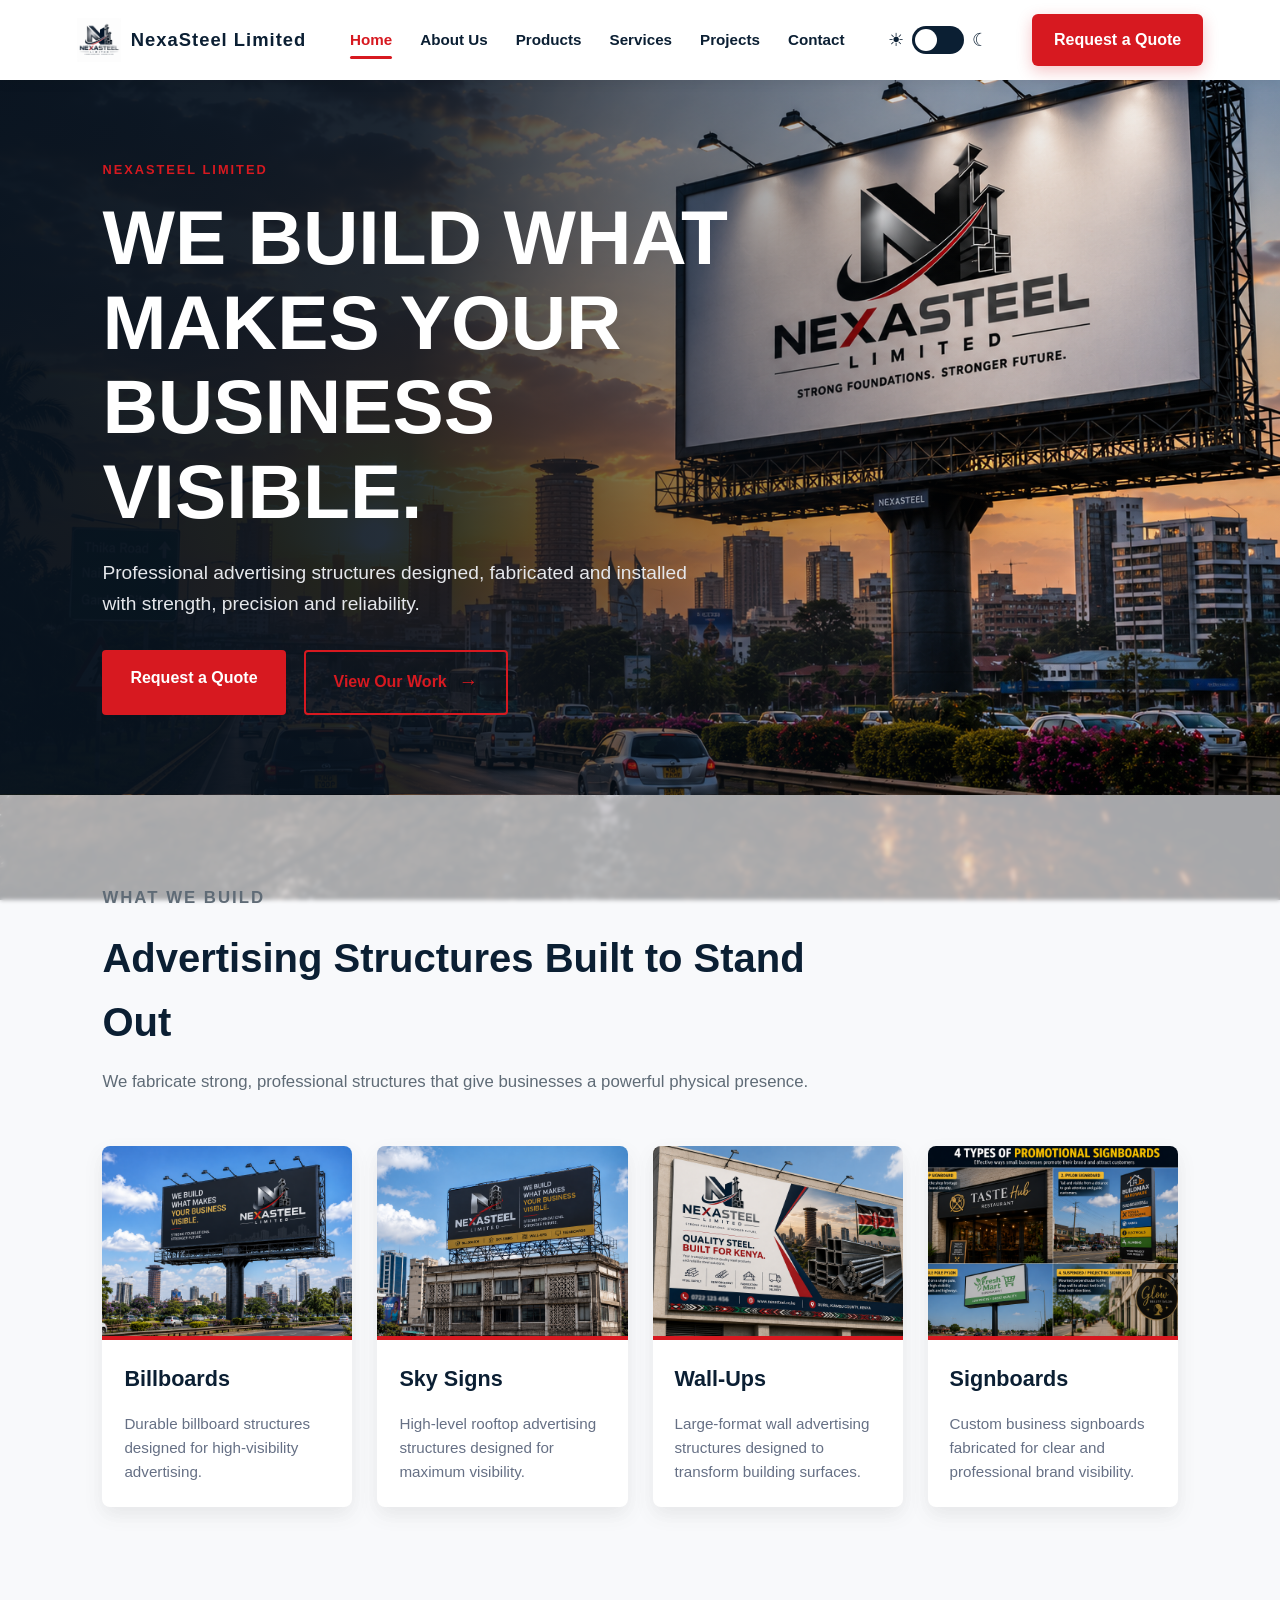
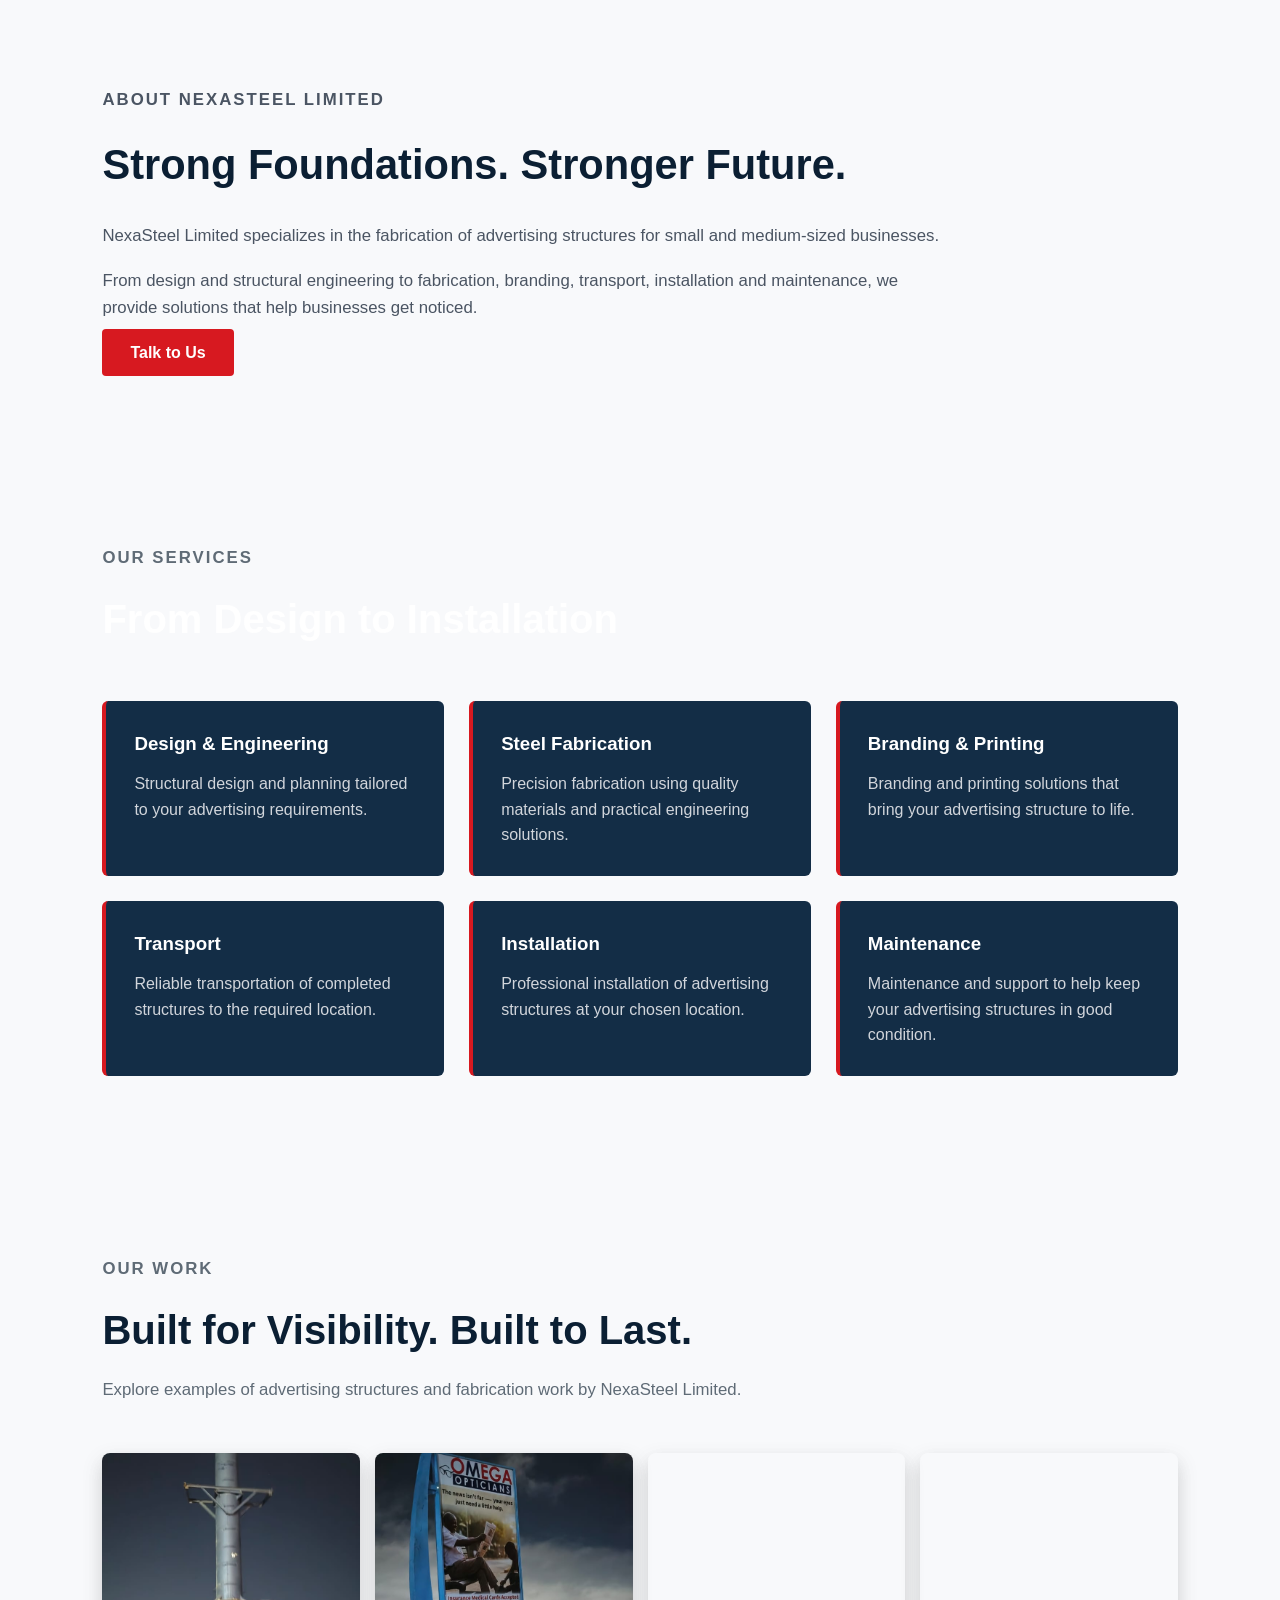
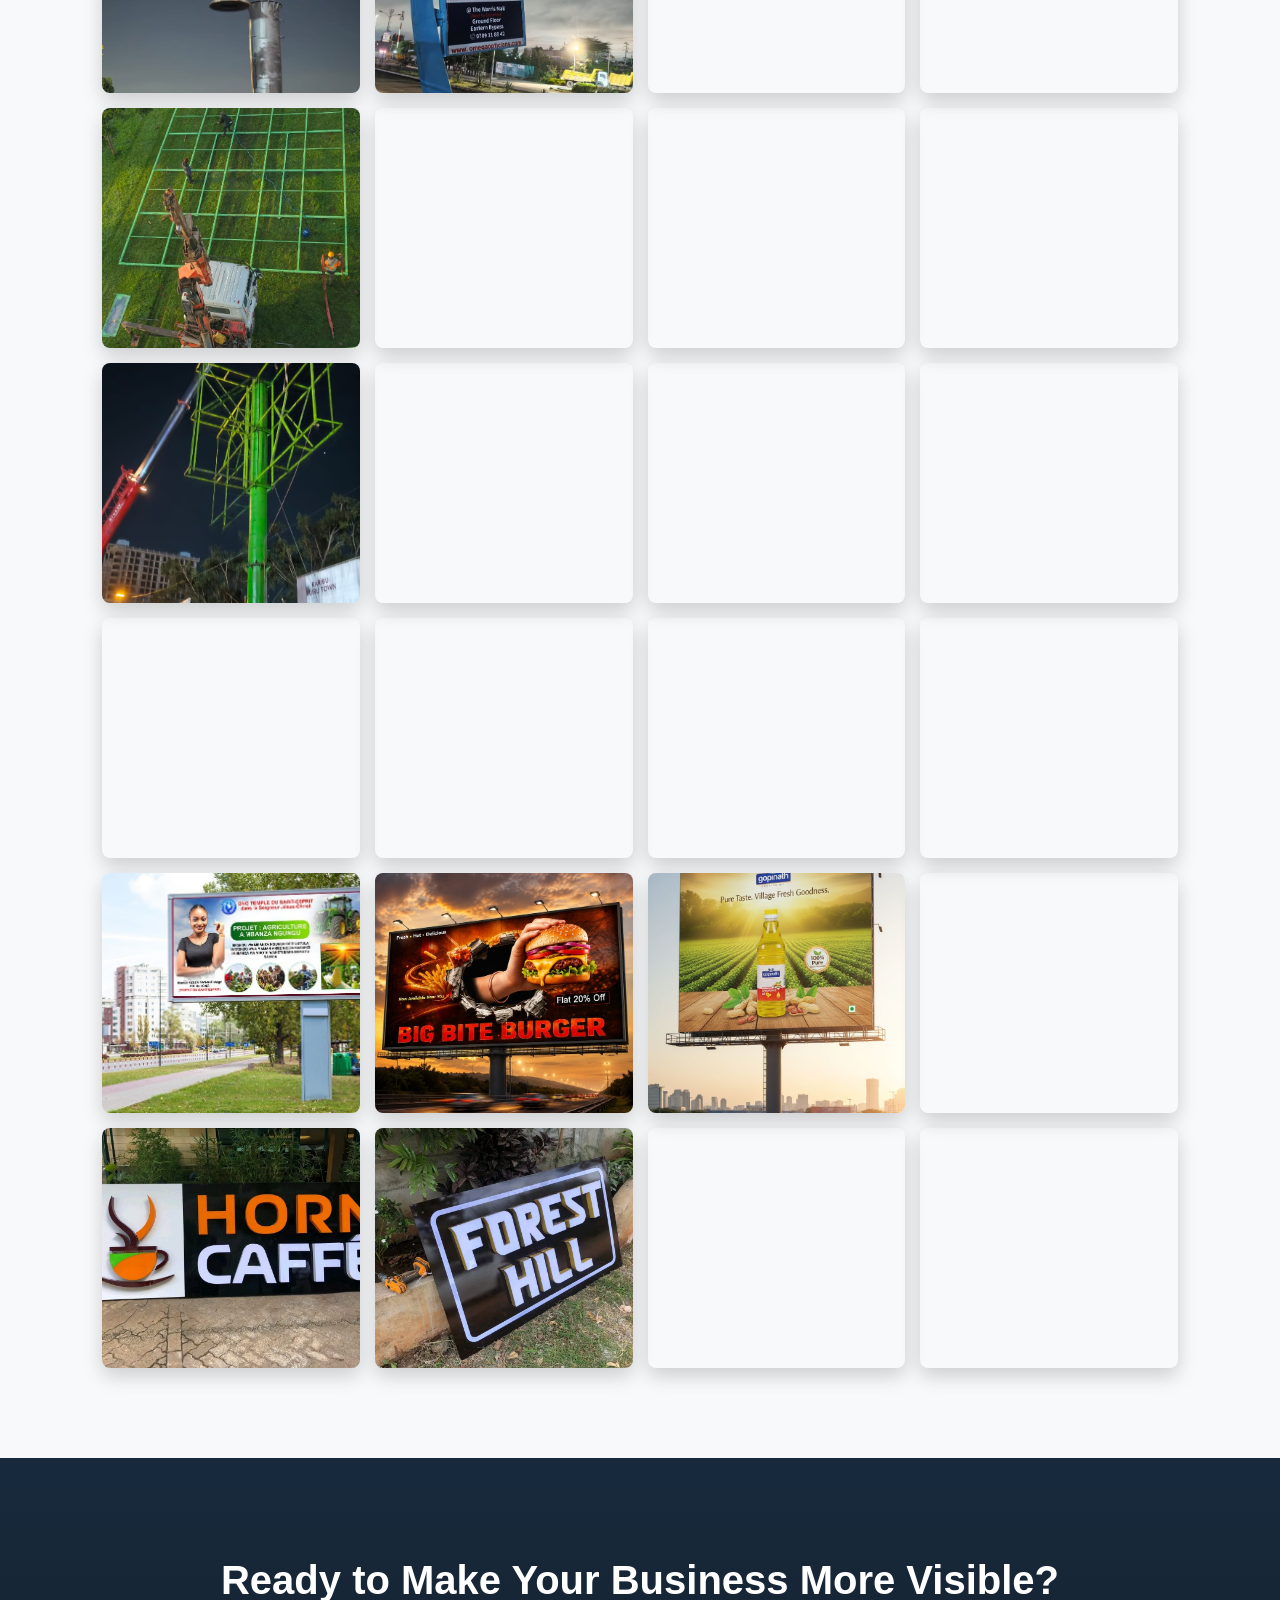
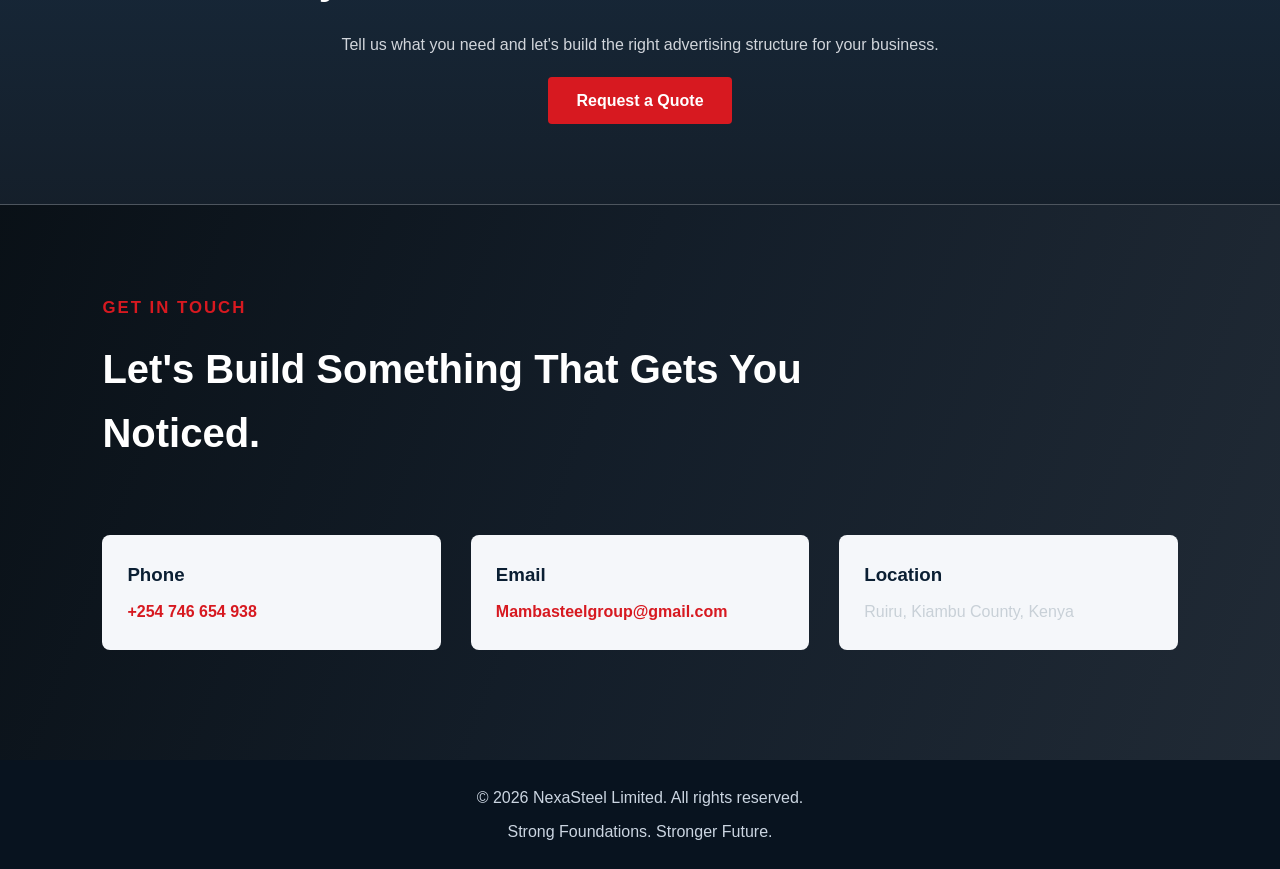
==== index.html @ 198ee838 "Initial Nexasteel website" ====
<!DOCTYPE html>
<html lang="en">

<head>
    <meta charset="UTF-8">

    <meta name="viewport" content="width=device-width, initial-scale=1.0">

    <title>NexaSteel Limited | Advertising Structures & Steel Fabrication</title>

    <meta name="description"
        content="NexaSteel Limited designs, fabricates and installs billboards, sky signs, wall-ups, signboards and custom advertising structures in Ruiru, Kiambu County, Kenya.">

    <link rel="stylesheet" href="style.css">
</head>

<body>

    <!-- ==================== NAVIGATION ==================== -->

    <header class="navbar">

    <div class="logo-area">

        <a href="index.html" class="brand-link">

            <img
            src="images/nexasteel-logo.png"
            alt="NexaSteel Limited logo"
            class="navbar-logo"
            >

            <span>NexaSteel Limited</span>

        </a>

    </div>

   <nav class="navigation">
    <a href="index.html">Home</a>
    <a href="about.html">About Us</a>
    <a href="products.html">Products</a>
    <a href="services.html">Services</a>
    <a href="projects.html">Projects</a>
    <a href="contact.html">Contact</a>

    <div class="mobile-menu-actions">

        <div class="mobile-theme-control">
            <span>Light</span>

            <label class="switch">
                <input type="checkbox" class="mobile-theme-toggle">
                <span class="slider"></span>
            </label>

            <span>Dark</span>
        </div>

        <a href="contact.html" class="mobile-quote-button">
            Request a Quote
        </a>

    </div>

</nav>

    <!-- THEME SWITCH -->
    <div class="theme-switch">
        <span class="theme-icon">☀</span>

        <label class="switch">
            <input type="checkbox" id="theme-toggle">
            <span class="slider"></span>
        </label>

        <span class="theme-icon">☾</span>
    </div>

    <a href="contact.html" class="quote-button">
    Request a Quote
    </a>

    <button
        class="menu-toggle"
        id="menu-toggle"
        aria-label="Open navigation menu"
        aria-expanded="false"
    >
        <span></span>
        <span></span>
        <span></span>
    </button>

    </header>

    <!-- ==================== HERO SECTION ==================== -->

    <main>

        <section id="home" class="hero">

            <div class="hero-content">

                <p class="eyebrow">
                    NEXASTEEL LIMITED
                </p>

                <h1>
                    WE BUILD WHAT MAKES YOUR BUSINESS VISIBLE.
                </h1>

                <p class="hero-text">
                    Professional advertising structures designed,
                    fabricated and installed with strength, precision
                    and reliability.
                </p>

                <div class="hero-buttons">

                    <a href="#contact" class="primary-button">
                        Request a Quote
                    </a>

                    <a href="#projects" class="secondary-button">
                         View Our Work
                        <span>→</span>
                    </a>

                </div>

            </div>

        </section>


        <!-- ==================== PRODUCTS ==================== -->

        <section id="products" class="products-section">

            <div class="section-heading">

                <p class="eyebrow">
                    WHAT WE BUILD
                </p>

                <h2>
                    Advertising Structures Built to Stand Out
                </h2>

                <p>
                    We fabricate strong, professional structures that
                    give businesses a powerful physical presence.
                </p>

            </div>


            <div class="product-grid">

                <article class="product-card">

    <img
        src="images/billboards.png"
        alt="NexaSteel billboard advertising structure"
        class="product-image"
    >

    <div class="product-card-content">
        <h3>Billboards</h3>

        <p>
            Durable billboard structures designed
            for high-visibility advertising.
        </p>
    </div>

</article>


<article class="product-card">

    <img
        src="images/sky-signs.png"
        alt="NexaSteel rooftop sky sign structure"
        class="product-image"
    >

    <div class="product-card-content">
        <h3>Sky Signs</h3>

        <p>
            High-level rooftop advertising structures
            designed for maximum visibility.
        </p>
    </div>

</article>


<article class="product-card">

    <img
        src="images/wall-ups.png"
        alt="NexaSteel wall-up advertising structure"
        class="product-image"
    >

    <div class="product-card-content">
        <h3>Wall-Ups</h3>

        <p>
            Large-format wall advertising structures
            designed to transform building surfaces.
        </p>
    </div>

</article>


<article class="product-card">

    <img
        src="images/signboards.png"
        alt="NexaSteel business signboard"
        class="product-image"
    >

    <div class="product-card-content">
        <h3>Signboards</h3>

        <p>
            Custom business signboards fabricated
            for clear and professional brand visibility.
        </p>
    </div>

</article>

        </section>


        <!-- ==================== ABOUT ==================== -->

        <section id="about" class="about-section">

            <div class="about-content">

                <p class="eyebrow">
                    ABOUT NEXASTEEL LIMITED
                </p>

                <h2>
                    Strong Foundations. Stronger Future.
                </h2>

                <p>
                    NexaSteel Limited specializes in the fabrication
                    of advertising structures for small and medium-sized
                    businesses.
                </p>

                <p>
                    From design and structural engineering to fabrication,
                    branding, transport, installation and maintenance,
                    we provide solutions that help businesses get noticed.
                </p>

                <a href="#contact" class="primary-button">
                    Talk to Us
                </a>

            </div>

        </section>


        <!-- ==================== SERVICES ==================== -->

        <section id="services" class="services-section">

            <div class="section-heading">

                <p class="eyebrow">
                    OUR SERVICES
                </p>

                <h2>
                    From Design to Installation
                </h2>

            </div>


            <div class="services-grid">

                <article class="service-card">
                    <h3>Design & Engineering</h3>
                    <p>
                        Structural design and planning tailored
                        to your advertising requirements.
                    </p>
                </article>


                <article class="service-card">
                    <h3>Steel Fabrication</h3>
                    <p>
                        Precision fabrication using quality materials
                        and practical engineering solutions.
                    </p>
                </article>


                <article class="service-card">
                    <h3>Branding & Printing</h3>
                    <p>
                        Branding and printing solutions that bring
                        your advertising structure to life.
                    </p>
                </article>


                <article class="service-card">
                    <h3>Transport</h3>
                    <p>
                        Reliable transportation of completed structures
                        to the required location.
                    </p>
                </article>


                <article class="service-card">
                    <h3>Installation</h3>
                    <p>
                        Professional installation of advertising
                        structures at your chosen location.
                    </p>
                </article>


                <article class="service-card">
                    <h3>Maintenance</h3>
                    <p>
                        Maintenance and support to help keep your
                        advertising structures in good condition.
                    </p>
                </article>

            </div>

        </section>


        <!-- ==================== PROJECTS ==================== -->

        <section id="projects" class="projects-section">

            <div class="section-heading">

                <p class="eyebrow">
                    OUR WORK
                </p>

                <h2>
                    Built for Visibility. Built to Last.
                </h2>

                <p>
                    Explore examples of advertising structures and
                    fabrication work by NexaSteel Limited.
                </p>

            </div>


            <div
                class="homepage-project-gallery"
                id="homepage-project-gallery"
            >
                <!-- Project images will be inserted by JavaScript -->
            </div>

        </section>


        <!-- ==================== CALL TO ACTION ==================== -->

        <section class="cta-section">

            <h2>
                Ready to Make Your Business More Visible?
            </h2>

            <p>
                Tell us what you need and let's build the right
                advertising structure for your business.
            </p>

            <a href="contact.html" class="primary-button">
                Request a Quote
            </a>

        </section>


        <!-- ==================== CONTACT ==================== -->

        <section id="contact" class="contact-section">

            <div class="section-heading">

                <p class="eyebrow">
                    GET IN TOUCH
                </p>

                <h2>
                    Let's Build Something That Gets You Noticed.
                </h2>

            </div>


            <div class="contact-details">

                <div>
                    <h3>Phone</h3>
                    <p>
                        <a href="tel:+254746654938">
                            +254 746 654 938
                        </a>
                    </p>
                </div>


                <div>
                    <h3>Email</h3>
                    <p>
                        <a href="mailto:Mambasteelgroup@gmail.com">
                            Mambasteelgroup@gmail.com
                        </a>
                    </p>
                </div>


                <div>
                    <h3>Location</h3>
                    <p>
                        Ruiru, Kiambu County, Kenya
                    </p>
                </div>

            </div>

        </section>

    </main>


    <!-- ==================== FOOTER ==================== -->

    <footer class="footer">

        <p>
            © 2026 NexaSteel Limited. All rights reserved.
        </p>

        <p>
            Strong Foundations. Stronger Future.
        </p>

    </footer>

       <!-- =========================
       PROJECT IMAGE LIGHTBOX
       ========================= -->

    <div
        class="project-lightbox"
        id="project-lightbox"
        aria-hidden="true"
        >
        <!-- Close -->

        <button
            class="lightbox-close"
            id="lightbox-close"
            aria-label="Close image"
        >
            &times;
        </button>


        <!-- Previous -->

        <button
            class="lightbox-nav lightbox-prev"
            id="lightbox-prev"
            aria-label="Previous image"
        >
            &#10094;
        </button>


        <!-- Full-size image -->

        <img
            id="lightbox-image"
            src=""
            alt="Full size NexaSteel project"
        >


        <!-- Next -->

        <button
            class="lightbox-nav lightbox-next"
            id="lightbox-next"
            aria-label="Next image"
        >
            &#10095;
        </button>

    </div>

    <script src="script.js"></script>

</body>

</html>
---- style.css ----
/* =========================
   NEXASTEEL LIMITED
   WEBSITE STYLESHEET
   ========================= */

:root {
    --navy: #0b1f33;
    --navy-light: #132d46;
    --steel: #6f7c89;
    --silver: #d9dee3;
    --light: #f5f7fa;
    --white: #ffffff;
    --red: #d71920;
    --dark: #08131f;
}


/* =========================
   RESET
   ========================= */

* {
    margin: 0;
    padding: 0;
    box-sizing: border-box;
}

html {
    scroll-behavior: smooth;
}

body {
    font-family: Arial, Helvetica, sans-serif;
    color: var(--dark);
    background-color: var(--white);
    line-height: 1.6;
}


/* =========================
   NAVIGATION
   ========================= */

.navbar {
    width: 100%;
    min-height: 80px;
    background: var(--white);
    display: flex;
    align-items: center;
    justify-content: space-between;
    padding: 0 6%;
    position: sticky;
    top: 0;
    z-index: 1000;
    box-shadow: 0 2px 12px rgba(0,0,0,0.08);
}

.logo-area a {
    text-decoration: none;
    color: var(--navy);
    font-size: 1.35rem;
    font-weight: 800;
    letter-spacing: 1px;
}

.navigation {
    display: flex;
    gap: 28px;
}

.navigation a {
    text-decoration: none;
    color: var(--navy);
    font-weight: 600;
    font-size: 0.95rem;
    transition: 0.3s;
}

.navigation a:hover {
    color: var(--red);
}

.quote-button {
    text-decoration: none;
    background: var(--red);
    color: white;
    padding: 13px 22px;
    border-radius: 6px;
    font-weight: 700;

    display: inline-flex;
    align-items: center;
    gap: 8px;

    box-shadow: 0 5px 15px rgba(215, 25, 32, 0.25);
    transition: 0.25s ease;
}

.quote-button:hover {
    background: #b91319;
    transform: translateY(-2px);
    box-shadow: 0 8px 20px rgba(215, 25, 32, 0.35);
}

/* =========================
   HERO
   ========================= */

.hero {
    min-height: 650px;
    display: flex;
    align-items: center;
    padding: 80px 8%;
    color: white;

    background:
    linear-gradient(
        90deg,
        rgba(8,19,31,0.96) 0%,
        rgba(8,19,31,0.88) 32%,
        rgba(8,19,31,0.48) 52%,
        rgba(8,19,31,0.08) 75%,
        rgba(8,19,31,0.02) 100%
    ),
    url("images/hero-billboard.png");

    background-size: cover;
    background-position: center;
}

.hero-content {
    max-width: 700px;
}

.eyebrow {
    color: var(--red);
    font-weight: bold;
    letter-spacing: 2px;
    font-size: 0.8rem;
    margin-bottom: 15px;
}

.hero h1 {
    font-size: clamp(2.5rem, 6vw, 5rem);
    line-height: 1.1;
    margin-bottom: 25px;
    font-weight: 900;
}

.hero-text {
    font-size: 1.2rem;
    max-width: 600px;
    margin-bottom: 30px;
    color: #e5e7eb;
}

.hero-buttons {
    display: flex;
    gap: 18px;
    flex-wrap: wrap;
}

.primary-button,
.secondary-button {
    text-decoration: none;
    padding: 15px 28px;
    font-weight: bold;
    border-radius: 4px;
    transition: 0.3s;
}

.primary-button {
    background: var(--red);
    color: white;
}

.primary-button:hover {
    background: #a90f16;
}

.secondary-button {
    border: 2px solid white;
    color: white;
}

.secondary-button:hover {
    background: white;
    color: var(--navy);
}


/* =========================
   GENERAL SECTIONS
   ========================= */

section {
    padding: 90px 8%;
}

.section-heading {
    max-width: 750px;
    margin-bottom: 50px;
}

.section-heading h2 {
    font-size: 2.5rem;
    color: var(--navy);
    margin-bottom: 15px;
}

.section-heading p {
    color: #5f6b76;
    font-size: 1.05rem;
}


/* =========================
   PRODUCTS
   ========================= */

.products-section {
    background: var(--light);
}

.product-grid {
    display: grid;
    grid-template-columns: repeat(4,1fr);
    gap: 25px;
}

.product-card {
    background: white;
    border-radius: 8px;
    overflow: hidden;
    box-shadow: 0 8px 20px rgba(0,0,0,0.08);
    transition: transform 0.3s ease, box-shadow 0.3s ease;
}
.product-image {
    width: 100%;
    height: 190px;
    object-fit: cover;
    display: block;
}

.product-card-content {
    padding: 22px;
    border-top: 4px solid var(--red);
}

.product-card:hover {
    transform: translateY(-8px);
    box-shadow: 0 14px 30px rgba(0,0,0,0.14);
}

.product-card h3 {
    color: var(--navy);
    margin-bottom: 10px;
    font-size: 1.25rem;
}

.product-card p {
    color: #667085;
    font-size: 0.95rem;
}

.product-card:hover {
    transform: translateY(-8px);
}

.product-card h3 {
    color: var(--navy);
    margin-bottom: 15px;
    font-size: 1.35rem;
}

.product-card p {
    color: #667085;
}


/* =========================
   ABOUT
   ========================= */

.about-section {
    background: white;
}

.about-content {
    max-width: 850px;
}

.about-content h2 {
    font-size: 2.6rem;
    color: var(--navy);
    margin-bottom: 25px;
}

.about-content p {
    margin-bottom: 18px;
    color: #4b5563;
    font-size: 1.05rem;
}


/* =========================
   SERVICES
   ========================= */

.services-section {
    background: var(--navy);
}

.services-section .section-heading h2 {
    color: white;
}

.services-section .section-heading p:not(.eyebrow) {
    color: #d1d5db;
}

.services-grid {
    display: grid;
    grid-template-columns: repeat(3,1fr);
    gap: 25px;
}

.service-card {
    background: var(--navy-light);
    padding: 28px;
    border-left: 4px solid var(--red);
    border-radius: 6px;
}

.service-card h3 {
    color: white;
    margin-bottom: 12px;
}

.service-card p {
    color: #d1d5db;
}


/* =========================
   PROJECTS
   ========================= */

.projects-section {
    background: var(--light);
}

.project-placeholder {
    height: 300px;
    border: 2px dashed var(--steel);
    display: flex;
    align-items: center;
    justify-content: center;
    color: var(--steel);
    background: white;
    border-radius: 8px;
}


/* =========================
   CTA
   ========================= */

.cta-section {
    text-align: center;
    background:
        linear-gradient(
            rgba(11,31,51,0.95),
            rgba(8,19,31,0.95)
        );
    color: white;
}

.cta-section h2 {
    font-size: 2.5rem;
    margin-bottom: 20px;
}

.cta-section p {
    max-width: 700px;
    margin: 0 auto 30px;
    color: #d1d5db;
}


/* =========================
   CONTACT
   ========================= */

.contact-section {
    background: white;
}

.contact-details {
    display: grid;
    grid-template-columns: repeat(3,1fr);
    gap: 30px;
}

.contact-details div {
    padding: 25px;
    background: var(--light);
    border-radius: 8px;
}

.contact-details h3 {
    color: var(--navy);
    margin-bottom: 10px;
}

.contact-details a {
    color: var(--red);
    text-decoration: none;
    font-weight: bold;
}


/* =========================
   FOOTER
   ========================= */

.footer {
    background: var(--dark);
    color: #cbd5e1;
    text-align: center;
    padding: 25px;
}

.footer p:first-child {
    margin-bottom: 8px;
}


/* =========================
   RESPONSIVE DESIGN
   ========================= */

@media(max-width:1000px){

    .product-grid{
        grid-template-columns: repeat(2,1fr);
    }

    .services-grid{
        grid-template-columns: repeat(2,1fr);
    }

    .navigation{
        gap:15px;
    }

}


@media(max-width:700px){

    .navbar{
        flex-direction:column;
        padding:20px;
        gap:18px;
    }

    .navigation{
        flex-wrap:wrap;
        justify-content:center;
    }

    .hero{
        min-height:600px;
        padding:60px 6%;
    }

    section{
        padding:70px 6%;
    }

    .product-grid,
    .services-grid,
    .contact-details{
        grid-template-columns:1fr;
    }

    .hero-buttons{
        flex-direction:column;
        align-items:flex-start;
    }

    .section-heading h2,
    .about-content h2,
    .cta-section h2{
        font-size:2rem;
    }

}
/* =========================
   THEME SWITCH
   ========================= */

.theme-switch {
    display: flex;
    align-items: center;
    gap: 8px;
}

.theme-icon {
    font-size: 18px;
    color: var(--navy);
}

.switch {
    position: relative;
    width: 52px;
    height: 28px;
    display: inline-block;
}

.switch input {
    opacity: 0;
    width: 0;
    height: 0;
}

.slider {
    position: absolute;
    cursor: pointer;
    inset: 0;
    background: var(--navy);
    border-radius: 30px;
    transition: 0.3s;
}

.slider::before {
    content: "";
    position: absolute;
    width: 22px;
    height: 22px;
    left: 3px;
    top: 3px;
    background: white;
    border-radius: 50%;
    transition: 0.3s;
}

.switch input:checked + .slider {
    background: var(--red);
}

.switch input:checked + .slider::before {
    transform: translateX(24px);
}


/* =========================
   VIEW OUR WORK BUTTON
   ========================= */

.secondary-button {
    border: 2px solid var(--red);
    color: var(--red);
    background: transparent;
    display: inline-flex;
    align-items: center;
    gap: 12px;
}

.secondary-button span {
    font-size: 1.2rem;
}

.secondary-button:hover {
    background: var(--red);
    color: white;
}
/* =========================
   ABOUT PAGE
   ========================= */

.about-page-content .primary-button {
    display: inline-block;
    margin-top: 20px;
}
/* =========================
   ABOUT PAGE LAYOUT
   ========================= */

.page-hero {
    background: var(--navy);
    color: white;
    text-align: center;
    padding: 80px 8%;
}

.page-hero h1 {
    font-size: clamp(2.4rem, 5vw, 4rem);
    line-height: 1.1;
    margin-bottom: 20px;
}

.page-hero > p:last-child {
    max-width: 700px;
    margin: 0 auto;
    color: #d1d5db;
    font-size: 1.1rem;
}


.about-page-section {
    display: grid;
    grid-template-columns: 1fr 1fr;
    gap: 60px;
    align-items: center;
    background: white;
}


.about-page-image {
    width: 100%;
    height: 500px;
    overflow: hidden;
    border-radius: 10px;
    box-shadow: 0 15px 35px rgba(0,0,0,0.15);
}


.about-page-image img {
    width: 100%;
    height: 100%;
    object-fit: cover;
    display: block;
}


.about-page-content h2 {
    color: var(--navy);
    font-size: 2.5rem;
    line-height: 1.2;
    margin-bottom: 25px;
}


.about-page-content p {
    color: #4b5563;
    margin-bottom: 18px;
    font-size: 1.05rem;
}


.about-page-content .primary-button {
    display: inline-block;
    margin-top: 20px;
}


/* ABOUT PAGE — MOBILE */

@media(max-width: 800px) {

    .about-page-section {
        grid-template-columns: 1fr;
        gap: 40px;
    }

    .about-page-image {
        height: 350px;
    }

    .about-page-content h2 {
        font-size: 2rem;
    }

}
/* =========================
   PRODUCT QUOTE BUTTONS
   ========================= */

.product-link {
    display: inline-flex;
    align-items: center;
    gap: 10px;

    margin-top: 18px;
    padding: 12px 20px;

    text-decoration: none;

    color: #101820;

    font-weight: 800;
    font-size: 0.9rem;
    letter-spacing: 0.2px;

    background: linear-gradient(
        135deg,
        #4c555e 0%,
        #aeb6bd 20%,
        #f8f9fa 45%,
        #b9c0c6 58%,
        #737d86 78%,
        #414a52 100%
    );

    border: 1px solid #737d86;
    border-radius: 6px;

    box-shadow:
        inset 0 2px 2px rgba(255,255,255,0.9),
        inset 0 -2px 3px rgba(0,0,0,0.25),
        0 5px 14px rgba(0,0,0,0.18);

    transition: 0.25s ease;
}

.product-link:hover {
    transform: translateY(-2px);
    filter: brightness(1.1);

    box-shadow:
        inset 0 2px 3px rgba(255,255,255,1),
        inset 0 -2px 3px rgba(0,0,0,0.2),
        0 9px 20px rgba(0,0,0,0.25);
}
/* =========================
   PRODUCTS PAGE
   ========================= */

.products-page-grid {
    background: var(--light);
    display: grid;
    grid-template-columns: 1fr;
    gap: 50px;
}

.product-showcase-card {
    background: white;
    border-radius: 12px;
    overflow: hidden;

    box-shadow: 0 12px 30px rgba(0,0,0,0.10);

    transition:
        transform 0.3s ease,
        box-shadow 0.3s ease;
}

.product-showcase-card:hover {
    transform: translateY(-4px);
    box-shadow: 0 18px 38px rgba(0,0,0,0.14);
}

.product-showcase-content {
    padding: 35px 40px 28px;
}

.product-number {
    color: var(--red);
    font-weight: 900;
    letter-spacing: 2px;
    margin-bottom: 8px;
}

.product-showcase-content h2 {
    color: var(--navy);
    font-size: 2rem;
    margin-bottom: 15px;
}

.product-showcase-content > p:not(.product-number) {
    color: #59636e;
    max-width: 750px;
    font-size: 1.05rem;
    line-height: 1.75;
}

.product-showcase-card > img {
    width: 100%;
    height: 420px;
    display: block;

    object-fit: contain;

    background: #f3f4f6;
    padding: 12px;
}

/* MOBILE */

@media(max-width: 800px) {

    .product-showcase-content {
        padding: 28px 24px 24px;
    }

    .product-showcase-card > img {
        height: 280px;
    }

    .product-showcase-content h2 {
        font-size: 1.7rem;
    }

}
/* =========================
   SERVICES PAGE
   ========================= */

.services-page-grid {
    display: grid;
    grid-template-columns: repeat(2, 1fr);
    gap: 28px;

    background: var(--light);
}

.service-showcase-card {
    background: white;

    padding: 34px;

    border-radius: 10px;

    border-left: 5px solid var(--red);

    box-shadow: 0 10px 28px rgba(0,0,0,0.08);

    transition:
        transform 0.3s ease,
        box-shadow 0.3s ease;
}

.service-showcase-card:hover {
    transform: translateY(-5px);

    box-shadow: 0 16px 36px rgba(0,0,0,0.12);
}

.service-number {
    color: var(--red);

    font-size: 0.85rem;
    font-weight: 900;

    letter-spacing: 2px;

    margin-bottom: 10px;
}

.service-showcase-card h2 {
    color: var(--navy);

    font-size: 1.7rem;

    margin-bottom: 14px;
}

.service-showcase-card > p:not(.service-number) {
    color: #5c6670;

    line-height: 1.75;
}


/* MOBILE */

@media(max-width: 800px) {

    .services-page-grid {
        grid-template-columns: 1fr;
    }

    .service-showcase-card {
        padding: 28px 24px;
    }

}
/* =========================
   PROJECTS PAGE
   ========================= */

.projects-page-grid {
    background: var(--light);

    display: grid;
    grid-template-columns: repeat(2, 1fr);
    gap: 30px;
}

.project-card {
    background: white;
    border-radius: 12px;
    overflow: hidden;

    box-shadow: 0 10px 28px rgba(0,0,0,0.10);

    transition:
        transform 0.3s ease,
        box-shadow 0.3s ease;
}

.project-card:hover {
    transform: translateY(-5px);
    box-shadow: 0 18px 38px rgba(0,0,0,0.15);
}

.project-card img {
    width: 100%;
    height: 300px;

    object-fit: contain;

    display: block;
    background: #f3f4f6;
}

.project-card-content {
    padding: 28px;
}

.project-type {
    color: var(--red);
    font-size: 0.78rem;
    font-weight: 900;
    letter-spacing: 2px;

    margin-bottom: 8px;
}

.project-card-content h2 {
    color: var(--navy);
    font-size: 1.5rem;
    margin-bottom: 12px;
}

.project-card-content p:not(.project-type) {
    color: #5c6670;
    line-height: 1.7;
}

/* Make fabrication project span full width */

.project-card-wide {
    grid-column: 1 / -1;
}

.project-card-wide img {
    height: 430px;
}


/* MOBILE */

@media(max-width: 800px) {

    .projects-page-grid {
        grid-template-columns: 1fr;
    }

    .project-card-wide {
        grid-column: auto;
    }

    .project-card img,
    .project-card-wide img {
        height: 280px;
    }

}
/* Contact Call & WhatsApp Buttons */

.contact-number {
    font-size: 1.15rem;
    font-weight: 700;
    color: var(--navy);
    margin-bottom: 15px;
}

.contact-actions {
    display: flex;
    gap: 12px;
    flex-wrap: wrap;
}

.call-button,
.whatsapp-button {
    display: inline-flex;
    align-items: center;
    justify-content: center;

    padding: 12px 22px;

    border-radius: 6px;

    text-decoration: none;
    font-weight: 700;

    transition: 0.25s ease;
}


/* CALL */

.call-button {
    background: #4f6f8f;
    color: white;

    box-shadow: 0 4px 12px rgba(79, 111, 143, 0.25);
}

.call-button:hover {
    background: #6383a3;
    transform: translateY(-2px);

    box-shadow: 0 7px 16px rgba(79, 111, 143, 0.30);
}

/* WHATSAPP */

.whatsapp-button {
    background: #25D366;
    color: white;
}

.whatsapp-button:hover {
    background: #1ebe5d;
    transform: translateY(-2px);
}
/* =========================
   CONTACT PAGE
   ========================= */

.contact-page {
    display: grid;
    grid-template-columns: 0.85fr 1.15fr;
    gap: 60px;
    align-items: start;
    background: var(--light);
}


/* LEFT SIDE */

.contact-details {
    padding: 20px 0;
}

.contact-details h2 {
    color: var(--navy);
    font-size: 2.3rem;
    line-height: 1.2;
    margin-bottom: 18px;
}

.contact-details > p:not(.eyebrow) {
    color: #5c6670;
    line-height: 1.7;
    margin-bottom: 30px;
}

.contact-item {
    padding: 22px 0;
    border-bottom: 1px solid #d7dce1;
}

.contact-item h3 {
    color: var(--navy);
    font-size: 1rem;
    margin-bottom: 8px;
}

.contact-item a {
    color: var(--navy);
}

.contact-item > p {
    color: #5c6670;
}


/* QUOTE FORM */

.quote-form-container {
    background: white;
    padding: 40px;
    border-radius: 12px;

    box-shadow: 0 15px 35px rgba(0,0,0,0.10);

    border-top: 5px solid var(--red);
}

.form-label {
    color: var(--red);
    font-size: 0.8rem;
    font-weight: 900;
    letter-spacing: 2px;
    margin-bottom: 6px;
}

.quote-form-container h2 {
    color: var(--navy);
    font-size: 2rem;
    margin-bottom: 28px;
}


/* FORM LAYOUT */

.form-row {
    display: grid;
    grid-template-columns: 1fr 1fr;
    gap: 18px;
}

.form-group {
    display: flex;
    flex-direction: column;
    margin-bottom: 20px;
}

.form-group label {
    color: var(--navy);
    font-weight: 700;
    font-size: 0.9rem;
    margin-bottom: 8px;
}

.form-group input,
.form-group select,
.form-group textarea {
    width: 100%;

    padding: 13px 14px;

    border: 1px solid #cfd5db;
    border-radius: 6px;

    background: #fafbfc;

    color: var(--dark);
    font-family: inherit;
    font-size: 0.95rem;

    outline: none;

    transition:
        border-color 0.2s ease,
        box-shadow 0.2s ease;
}


/* WHEN CUSTOMER CLICKS A FIELD */

.form-group input:focus,
.form-group select:focus,
.form-group textarea:focus {
    border-color: var(--red);

    box-shadow:
        0 0 0 3px rgba(215, 25, 32, 0.10);

    background: white;
}

.form-group textarea {
    resize: vertical;
    min-height: 140px;
}


/* SUBMIT BUTTON */

.form-submit {
    border: none;
    cursor: pointer;
    font-size: 0.95rem;
}


/* MOBILE */

@media(max-width: 800px) {

    .contact-page {
        grid-template-columns: 1fr;
        gap: 35px;
    }

    .form-row {
        grid-template-columns: 1fr;
        gap: 0;
    }

    .quote-form-container {
        padding: 28px 22px;
    }

    .contact-details h2 {
        font-size: 2rem;
    }

}
/* =========================
   DARK THEME
   ========================= */

body.dark-theme {
    background: #0b1218;
    color: #e9edf1;
}


/* NAVIGATION */

body.dark-theme .navbar {
    background: #111b24;
    border-bottom-color: #293641;
}

body.dark-theme .logo-area a,
body.dark-theme .navigation a,
body.dark-theme .theme-icon {
    color: #f4f6f8;
}

body.dark-theme .navigation a:hover {
    color: var(--red);
}


/* PAGE BACKGROUNDS */

body.dark-theme .products-section,
body.dark-theme .about-section,
body.dark-theme .services-section,
body.dark-theme .projects-section,
body.dark-theme .about-page-section {
    background: #0b1218;
}

body.dark-theme .products-page-grid,
body.dark-theme .services-page-grid,
body.dark-theme .projects-page-grid,
body.dark-theme .contact-page {
    background: #0b1218;
}


/* CARDS */

body.dark-theme .product-card,
body.dark-theme .product-showcase-card,
body.dark-theme .service-showcase-card,
body.dark-theme .project-card,
body.dark-theme .quote-form-container {
    background: #151f28;

    box-shadow:
        0 12px 30px rgba(0,0,0,0.35);
}


/* HEADINGS */

body.dark-theme .product-card h3,
body.dark-theme .product-showcase-content h2,
body.dark-theme .service-showcase-card h2,
body.dark-theme .project-card-content h2,
body.dark-theme .about-page-content h2,
body.dark-theme .contact-details h2,
body.dark-theme .contact-item h3,
body.dark-theme .quote-form-container h2,
body.dark-theme .form-group label,
body.dark-theme .contact-number {
    color: #f3f6f8;
}


/* NORMAL TEXT */

body.dark-theme .product-card p,
body.dark-theme .product-showcase-content > p:not(.product-number),
body.dark-theme .service-showcase-card > p:not(.service-number),
body.dark-theme .project-card-content p:not(.project-type),
body.dark-theme .about-page-content p,
body.dark-theme .contact-details > p:not(.eyebrow),
body.dark-theme .contact-item > p {
    color: #aeb8c1;
}


/* PRODUCT & PROJECT IMAGE AREAS */

body.dark-theme .product-showcase-card > img,
body.dark-theme .project-card img {
    background: #101820;
}


/* CONTACT FORM FIELDS */

body.dark-theme .form-group input,
body.dark-theme .form-group select,
body.dark-theme .form-group textarea {
    background: #101820;
    border-color: #394752;
    color: #f3f6f8;
}

body.dark-theme .form-group input::placeholder,
body.dark-theme .form-group textarea::placeholder {
    color: #7f8b95;
}

body.dark-theme .form-group input:focus,
body.dark-theme .form-group select:focus,
body.dark-theme .form-group textarea:focus {
    background: #131d25;
}


/* CONTACT DIVIDERS */

body.dark-theme .contact-item {
    border-bottom-color: #34414c;
}


/* FOOTER */

body.dark-theme .footer {
    background: #060b10;
}
/* =========================
   DARK THEME FIXES
   ========================= */

/* Make homepage and page headings visible */

body.dark-theme main h1,
body.dark-theme main h2,
body.dark-theme main h3 {
    color: #f3f6f8;
}


/* Keep red labels red */

body.dark-theme .eyebrow,
body.dark-theme .product-number,
body.dark-theme .service-number,
body.dark-theme .project-type,
body.dark-theme .form-label {
    color: var(--red);
}

/* =========================
   DARK MODE - GET IN TOUCH
   ========================= */

body.dark-theme .cta-section {
    background: rgba(11, 18, 24, 0.70) !important;

    color: #f3f6f8;

    border-top: 1px solid rgba(255, 255, 255, 0.08);
    border-bottom: 1px solid rgba(255, 255, 255, 0.08);
}

body.dark-theme .cta-section h2 {
    color: #f3f6f8;
}

body.dark-theme .cta-section p {
    color: #b8c1c9;
}

/* CONTACT INFORMATION CARDS */

body.dark-theme .contact-item {
    background: #111b24;

    padding: 20px;
    margin-bottom: 14px;

    border: 1px solid #2e3b46;
    border-radius: 8px;
}

body.dark-theme .contact-item h3 {
    color: #f3f6f8;
}

body.dark-theme .contact-item p {
    color: #aeb8c1;
}

body.dark-theme .contact-item a:not(.call-button):not(.whatsapp-button) {
    color: #d8e0e6;
}
/* =========================
   FULL WEBSITE WORKSHOP BACKGROUND
   ========================= */

body {
    background:
        linear-gradient(
            rgba(8, 19, 31, 0.78),
            rgba(8, 19, 31, 0.78)
        ),
        url("images/workshop-bg.png");

    background-size: cover;
    background-position: center;
    background-attachment: fixed;
    background-repeat: no-repeat;
}
/* Allow workshop background to show through */

.products-section,
.about-section,
.services-section,
.projects-section,
.products-page-grid,
.services-page-grid,
.projects-page-grid,
.contact-page,
.about-page-section {
    background: rgba(245, 247, 250, 0.92);
}
body.dark-theme .products-section,
body.dark-theme .about-section,
body.dark-theme .services-section,
body.dark-theme .projects-section,
body.dark-theme .products-page-grid,
body.dark-theme .services-page-grid,
body.dark-theme .projects-page-grid,
body.dark-theme .contact-page,
body.dark-theme .about-page-section {
    background: rgba(11, 18, 24, 0.90);
}
body {
    background-image: url("images/workshop-bg.png") !important;
    background-size: cover !important;
    background-position: center !important;
    background-attachment: fixed !important;
    background-repeat: no-repeat !important;
}
/* =========================
   WORKSHOP BACKGROUND VISIBILITY
   ========================= */

/* LIGHT MODE */

.products-section,
.about-section,
.services-section,
.projects-section,
.products-page-grid,
.services-page-grid,
.projects-page-grid,
.contact-page,
.about-page-section {
    background: rgba(245, 247, 250, 0.78) !important;
}


/* DARK MODE */

body.dark-theme .products-section,
body.dark-theme .about-section,
body.dark-theme .services-section,
body.dark-theme .projects-section,
body.dark-theme .products-page-grid,
body.dark-theme .services-page-grid,
body.dark-theme .projects-page-grid,
body.dark-theme .contact-page,
body.dark-theme .about-page-section {
    background: rgba(11, 18, 24, 0.72) !important;
}
body {
    background:
        linear-gradient(
            rgba(8, 19, 31, 0.35),
            rgba(8, 19, 31, 0.35)
        ),
        url("images/workshop-bg.png") !important;

    background-size: cover !important;
    background-position: center !important;
    background-attachment: fixed !important;
    background-repeat: no-repeat !important;
}
/* ==========================================
   HOMEPAGE GET IN TOUCH - WORKSHOP STYLE
   ========================================== */

/* Entire Get in Touch section */

.contact-section {
    position: relative;

    background: rgba(8, 19, 31, 0.78) !important;

    color: white;

    border-top: 1px solid rgba(255, 255, 255, 0.08);

    overflow: hidden;
}


/* Subtle glass effect */

.contact-section::before {
    content: "";

    position: absolute;
    inset: 0;

    background: linear-gradient(
        110deg,
        rgba(5, 12, 18, 0.92) 0%,
        rgba(8, 19, 31, 0.78) 50%,
        rgba(8, 19, 31, 0.55) 100%
    );

    pointer-events: none;
}


/* Keep content above overlay */

.contact-section > * {
    position: relative;
    z-index: 1;
}


/* GET IN TOUCH label */

.contact-section .eyebrow {
    color: var(--red) !important;
}


/* Main headline */

.contact-section h2 {
    color: #ffffff !important;
}


/* Normal text */

.contact-section p {
    color: #c8d0d7;
}


/* ==========================================
   CONTACT INFO CARDS
   ========================================== */

.contact-grid {
    position: relative;
    z-index: 1;
}


/* Individual Phone / Email / Location boxes */

.contact-card {
    background: rgba(15, 24, 32, 0.82) !important;

    border: 1px solid rgba(255, 255, 255, 0.16);

    border-radius: 9px;

    box-shadow:
        0 10px 30px rgba(0, 0, 0, 0.25);

    backdrop-filter: blur(6px);

    transition:
        transform 0.25s ease,
        border-color 0.25s ease,
        background 0.25s ease;
}


/* Card hover */

.contact-card:hover {
    transform: translateY(-4px);

    background: rgba(20, 31, 41, 0.92) !important;

    border-color: rgba(215, 25, 32, 0.55);
}


/* Phone / Email / Location headings */

.contact-card h3 {
    color: #ffffff !important;
}


/* Phone and email links */

.contact-card a {
    color: #ff343b !important;

    font-weight: 700;

    text-decoration: none;
}


/* Location text */

.contact-card p {
    color: #c5ced6 !important;
}


/* ==========================================
   DARK MODE
   ========================================== */

body.dark-theme .contact-section {
    background: rgba(5, 11, 16, 0.72) !important;
}

body.dark-theme .contact-card {
    background: rgba(10, 18, 25, 0.86) !important;
}

body.dark-theme .contact-section h2,
body.dark-theme .contact-card h3 {
    color: #0d1e44 !important;
}

body.dark-theme .contact-section p {
    color: #c5ced6;
}


/* MOBILE */

@media(max-width: 800px) {

    .contact-grid {
        grid-template-columns: 1fr;
    }

}
/* ==========================================
   LIGHT MODE - STRONGER WORKSHOP BACKGROUND
   ========================================== */

body:not(.dark-theme) {
    background:
        linear-gradient(
            rgba(8, 19, 31, 0.12),
            rgba(8, 19, 31, 0.12)
        ),
        url("images/workshop-bg.png") !important;

    background-size: cover !important;
    background-position: center !important;
    background-attachment: fixed !important;
    background-repeat: no-repeat !important;
}


/* Main light-mode sections */

body:not(.dark-theme) .products-section,
body:not(.dark-theme) .about-section,
body:not(.dark-theme) .services-section,
body:not(.dark-theme) .projects-section,
body:not(.dark-theme) .products-page-grid,
body:not(.dark-theme) .services-page-grid,
body:not(.dark-theme) .projects-page-grid,
body:not(.dark-theme) .contact-page,
body:not(.dark-theme) .about-page-section {
    background: rgba(245, 247, 250, 0.68) !important;

    backdrop-filter: blur(2px);
}
/* ==========================================
   NEXASTEEL NAVBAR LOGO
   ========================================== */

.logo-area .brand-link {
    display: flex;
    align-items: center;
    gap: 10px;

    text-decoration: none;

    color: var(--navy);

    font-weight: 800;
    font-size: 1.15rem;
}

.navbar-logo {
    width: 44px;
    height: 44px;

    object-fit: contain;

    display: block;
}


/* DARK MODE */

body.dark-theme .logo-area .brand-link {
    color: #ffffff;
}


/* MOBILE */

@media(max-width: 800px) {

    .navbar-logo {
        width: 38px;
        height: 38px;
    }

    .logo-area .brand-link {
        font-size: 1rem;
    }

}
/* =========================
   ACTIVE NAVIGATION
   ========================= */

.navigation a {
    position: relative;
}

.navigation a.active {
    color: var(--red);
    font-weight: 800;
}

.navigation a.active::after {
    content: "";

    position: absolute;

    left: 0;
    right: 0;
    bottom: -7px;

    height: 3px;

    background: var(--red);

    border-radius: 3px;
}


/* DARK MODE */

body.dark-theme .navigation a.active {
    color: #ff343b;
}

body.dark-theme .navigation a.active::after {
    background: #ff343b;
}
/* =========================
   MOBILE HAMBURGER BUTTON
   ========================= */

.menu-toggle {
    display: none;

    width: 44px;
    height: 44px;

    background: transparent;

    border: 1px solid rgba(11, 31, 51, 0.25);
    border-radius: 6px;

    cursor: pointer;

    align-items: center;
    justify-content: center;
    flex-direction: column;

    gap: 5px;

    padding: 10px;
}

.menu-toggle span {
    display: block;

    width: 23px;
    height: 3px;

    background: var(--navy);

    border-radius: 3px;

    transition: 0.3s ease;
}


/* DARK MODE */

body.dark-theme .menu-toggle {
    border-color: rgba(255, 255, 255, 0.25);
}

body.dark-theme .menu-toggle span {
    background: white;
}


/* MOBILE */

@media (max-width: 800px) {

    .menu-toggle {
        display: flex;
    }

}
/* =========================
   HAMBURGER MENU BUTTON
   ========================= */

.menu-toggle {
    display: flex !important;
    width: 44px;
    height: 44px;

    background: transparent;
    border: 1px solid rgba(11, 31, 51, 0.25);
    border-radius: 6px;

    cursor: pointer;

    flex-direction: column;
    align-items: center;
    justify-content: center;
    gap: 5px;

    padding: 10px;

    flex-shrink: 0;
}

.menu-toggle span {
    display: block !important;

    width: 23px;
    height: 3px;

    background: var(--navy);

    border-radius: 3px;

    transition: 0.3s ease;
}


/* DARK MODE */

body.dark-theme .menu-toggle {
    border-color: rgba(255,255,255,0.3);
}

body.dark-theme .menu-toggle span {
    background: white;
}


/* HIDE HAMBURGER ON LARGE DESKTOPS */

@media (min-width: 901px) {

    .menu-toggle {
        display: none !important;
    }

}
/* =========================
   MOBILE NAVIGATION
   ========================= */

@media (max-width: 900px) {

    .navbar {
        position: sticky;
        top: 0;
        z-index: 1000;

        flex-wrap: wrap;
    }

    /* Hide desktop navigation initially */

    .navigation {
        display: none;

        width: 100%;

        order: 10;

        flex-direction: column;
        align-items: stretch;

        padding: 18px 0 8px;

        border-top: 1px solid rgba(11, 31, 51, 0.12);
    }


    /* JavaScript will add this class */

    .navigation.mobile-open {
        display: flex;
    }


    .navigation a {
        width: 100%;

        padding: 13px 8px;

        border-bottom: 1px solid rgba(11, 31, 51, 0.08);
    }


    /* Remove desktop underline */

    .navigation a.active::after {
        display: none;
    }


    /* Active mobile page */

    .navigation a.active {
        color: var(--red);
        padding-left: 15px;

        border-left: 3px solid var(--red);
    }


    /* Hide desktop quote button */

    .navbar > .quote-button {
        display: none;
    }


    /* Keep logo manageable */

    .navbar-logo {
        width: 38px;
        height: 38px;
    }

    .logo-area .brand-link {
        font-size: 1rem;
    }

}


/* DARK MOBILE MENU */

@media (max-width: 900px) {

    body.dark-theme .navigation {
        border-top-color: rgba(255,255,255,0.12);
    }

    body.dark-theme .navigation a {
        border-bottom-color: rgba(255,255,255,0.08);
    }

}
/* =========================
   HOMEPAGE CONTACT CARD FIX
   ========================= */

body.dark-theme .contact-section .contact-card {
    background: #f5f7fa !important;
}

/* Phone / Email / Location titles */

body.dark-theme .contact-section .contact-card h3 {
    color: #0b1f33 !important;
}

/* Phone and Email details */

body.dark-theme .contact-section .contact-card a {
    color: var(--red) !important;
}

/* Location text */

body.dark-theme .contact-section .contact-card p {
    color: #9aa6b2 !important;
}
/* ==========================================
   HOMEPAGE CONTACT DETAILS - DARK MODE FIX
   ========================================== */

body.dark-theme .contact-section .contact-details {
    background: #f5f7fa !important;
}

/* Phone / Email / Location titles */

body.dark-theme .contact-section .contact-details h3 {
    color: #0b1f33 !important;
    opacity: 1 !important;
}

/* Phone number and email */

body.dark-theme .contact-section .contact-details a {
    color: var(--red) !important;
    opacity: 1 !important;
}

/* Location */

body.dark-theme .contact-section .contact-details p {
    color: #9aa6b2 !important;
    opacity: 1 !important;
}
/* =========================
   MOBILE MENU ACTIONS
   ========================= */

.mobile-menu-actions {
    display: none;
}

@media (max-width: 900px) {

    .mobile-menu-actions {
        display: flex;

        flex-direction: column;
        gap: 18px;

        padding: 20px 8px 10px;
    }

    .mobile-theme-control {
        display: flex;
        align-items: center;
        gap: 10px;

        color: var(--navy);
        font-size: 0.9rem;
        font-weight: 700;
    }

    .mobile-quote-button {
        display: block;

        width: 100%;

        padding: 14px 20px;

        background: var(--red);
        color: white !important;

        text-align: center;
        text-decoration: none;

        border-radius: 6px;

        font-weight: 800;
    }

    .mobile-quote-button:hover {
        background: #b91319;
    }


    /* Hide original navbar theme switch on mobile */

    .navbar > .theme-switch {
        display: none;
    }

}


/* DARK MODE */

body.dark-theme .mobile-theme-control {
    color: #f3f6f8;
}
/* =========================
   HAMBURGER TO X ANIMATION
   ========================= */

.menu-toggle[aria-expanded="true"] span:nth-child(1) {
    transform: translateY(8px) rotate(45deg);
}

.menu-toggle[aria-expanded="true"] span:nth-child(2) {
    opacity: 0;
}

.menu-toggle[aria-expanded="true"] span:nth-child(3) {
    transform: translateY(-8px) rotate(-45deg);
}
/* =========================
   MOBILE BACKGROUND FIX
   ========================= */

@media (max-width: 900px) {

    body,
    body:not(.dark-theme),
    body.dark-theme {
        background-attachment: scroll !important;
        background-position: center top !important;
    }

}
/* =========================
   MOBILE BACKGROUND FIX
   ========================= */

@media (max-width: 900px) {

    body,
    body:not(.dark-theme),
    body.dark-theme {
        background-attachment: scroll !important;
        background-position: center top !important;
    }

}
/* Smooth scrolling for homepage links */

html {
    scroll-behavior: smooth;
}
/* =========================
   PROJECT PHOTO GALLERY
   ========================= */

.project-gallery {
    display: grid;
    grid-template-columns: repeat(3, 1fr);
    gap: 12px;

    padding: 0 20px 20px;
}

.project-gallery img {
    width: 100%;
    height: 300px;

    object-fit: cover;

    display: block;

    border-radius: 7px;
}


/* Mobile */

@media (max-width: 800px) {

    .project-gallery {
        grid-template-columns: 1fr;
    }

    .project-gallery img {
        height: auto;
        max-height: 450px;
        object-fit: contain;
    }

}
/* =========================
   HOMEPAGE PROJECT GALLERY
   ========================= */

.homepage-project-gallery {
    display: grid;
    grid-template-columns: repeat(4, 1fr);
    gap: 15px;
    margin-top: 35px;
}

.homepage-project-gallery img {
    width: 100%;
    height: 240px;

    object-fit: cover;
    display: block;

    border-radius: 8px;

    box-shadow:
        0 8px 20px rgba(0, 0, 0, 0.18);

    transition:
        transform 0.3s ease,
        box-shadow 0.3s ease;
}

.homepage-project-gallery img:hover {
    transform: translateY(-5px) scale(1.01);

    box-shadow:
        0 14px 30px rgba(0, 0, 0, 0.28);
}


/* TABLET */

@media (max-width: 1000px) {

    .homepage-project-gallery {
        grid-template-columns: repeat(2, 1fr);
    }

}


/* PHONE */

@media (max-width: 600px) {

    .homepage-project-gallery {
        grid-template-columns: 1fr;
    }

    .homepage-project-gallery img {
        height: 300px;
    }

}
/* =========================
   PROJECT IMAGE LIGHTBOX
   ========================= */

.homepage-project-gallery img {
    cursor: zoom-in;
}

.project-lightbox {
    position: fixed;
    inset: 0;

    display: none;
    align-items: center;
    justify-content: center;

    padding: 40px;

    background: rgba(0, 0, 0, 0.92);

    z-index: 9999;
}

.project-lightbox.open {
    display: flex;
}

.project-lightbox img {
    max-width: 95%;
    max-height: 90vh;

    width: auto;
    height: auto;

    object-fit: contain;

    border-radius: 6px;

    box-shadow:
        0 15px 50px rgba(0, 0, 0, 0.5);
}

.lightbox-close {
    position: absolute;

    top: 20px;
    right: 30px;

    background: transparent;
    border: none;

    color: white;

    font-size: 45px;
    line-height: 1;

    cursor: pointer;

    z-index: 10000;
}

.lightbox-close:hover {
    color: var(--red);
}


/* MOBILE */

@media (max-width: 600px) {

    .project-lightbox {
        padding: 15px;
    }

    .project-lightbox img {
        max-width: 100%;
        max-height: 85vh;
    }

    .lightbox-close {
        top: 15px;
        right: 18px;
    }

}
/* =========================
   LIGHTBOX NAVIGATION
   ========================= */

.lightbox-nav {
    position: absolute;
    top: 50%;

    transform: translateY(-50%);

    width: 55px;
    height: 70px;

    display: flex;
    align-items: center;
    justify-content: center;

    background: rgba(255, 255, 255, 0.12);

    border: 1px solid rgba(255, 255, 255, 0.25);
    border-radius: 8px;

    color: white;

    font-size: 38px;

    cursor: pointer;

    z-index: 10000;

    transition:
        background 0.25s ease,
        transform 0.25s ease;
}

.lightbox-prev {
    left: 25px;
}

.lightbox-next {
    right: 25px;
}

.lightbox-nav:hover {
    background: var(--red);
}


/* =========================
   MOBILE / TABLET LIGHTBOX
   ========================= */

@media (max-width: 900px) {

    .lightbox-nav {
        width: 46px;
        height: 60px;

        font-size: 30px;

        background: rgba(0, 0, 0, 0.45);

        border-color: rgba(255, 255, 255, 0.35);
    }

    .lightbox-prev {
        left: 8px;
    }

    .lightbox-next {
        right: 8px;
    }

    .project-lightbox img {
        max-width: 92%;
        max-height: 82vh;
    }

}
/* =========================
   LIGHTBOX ZOOM
   ========================= */

#lightbox-image {
    transform-origin: center center;
    touch-action: none;

    user-select: none;
    -webkit-user-drag: none;

    will-change: transform;
}
/* =========================
   ZOOMED IMAGE PANNING
   ========================= */

#lightbox-image {
    cursor: zoom-in;
    user-select: none;
    -webkit-user-drag: none;
}

#lightbox-image.is-panning {
    cursor: grabbing;
    transition: none;
}
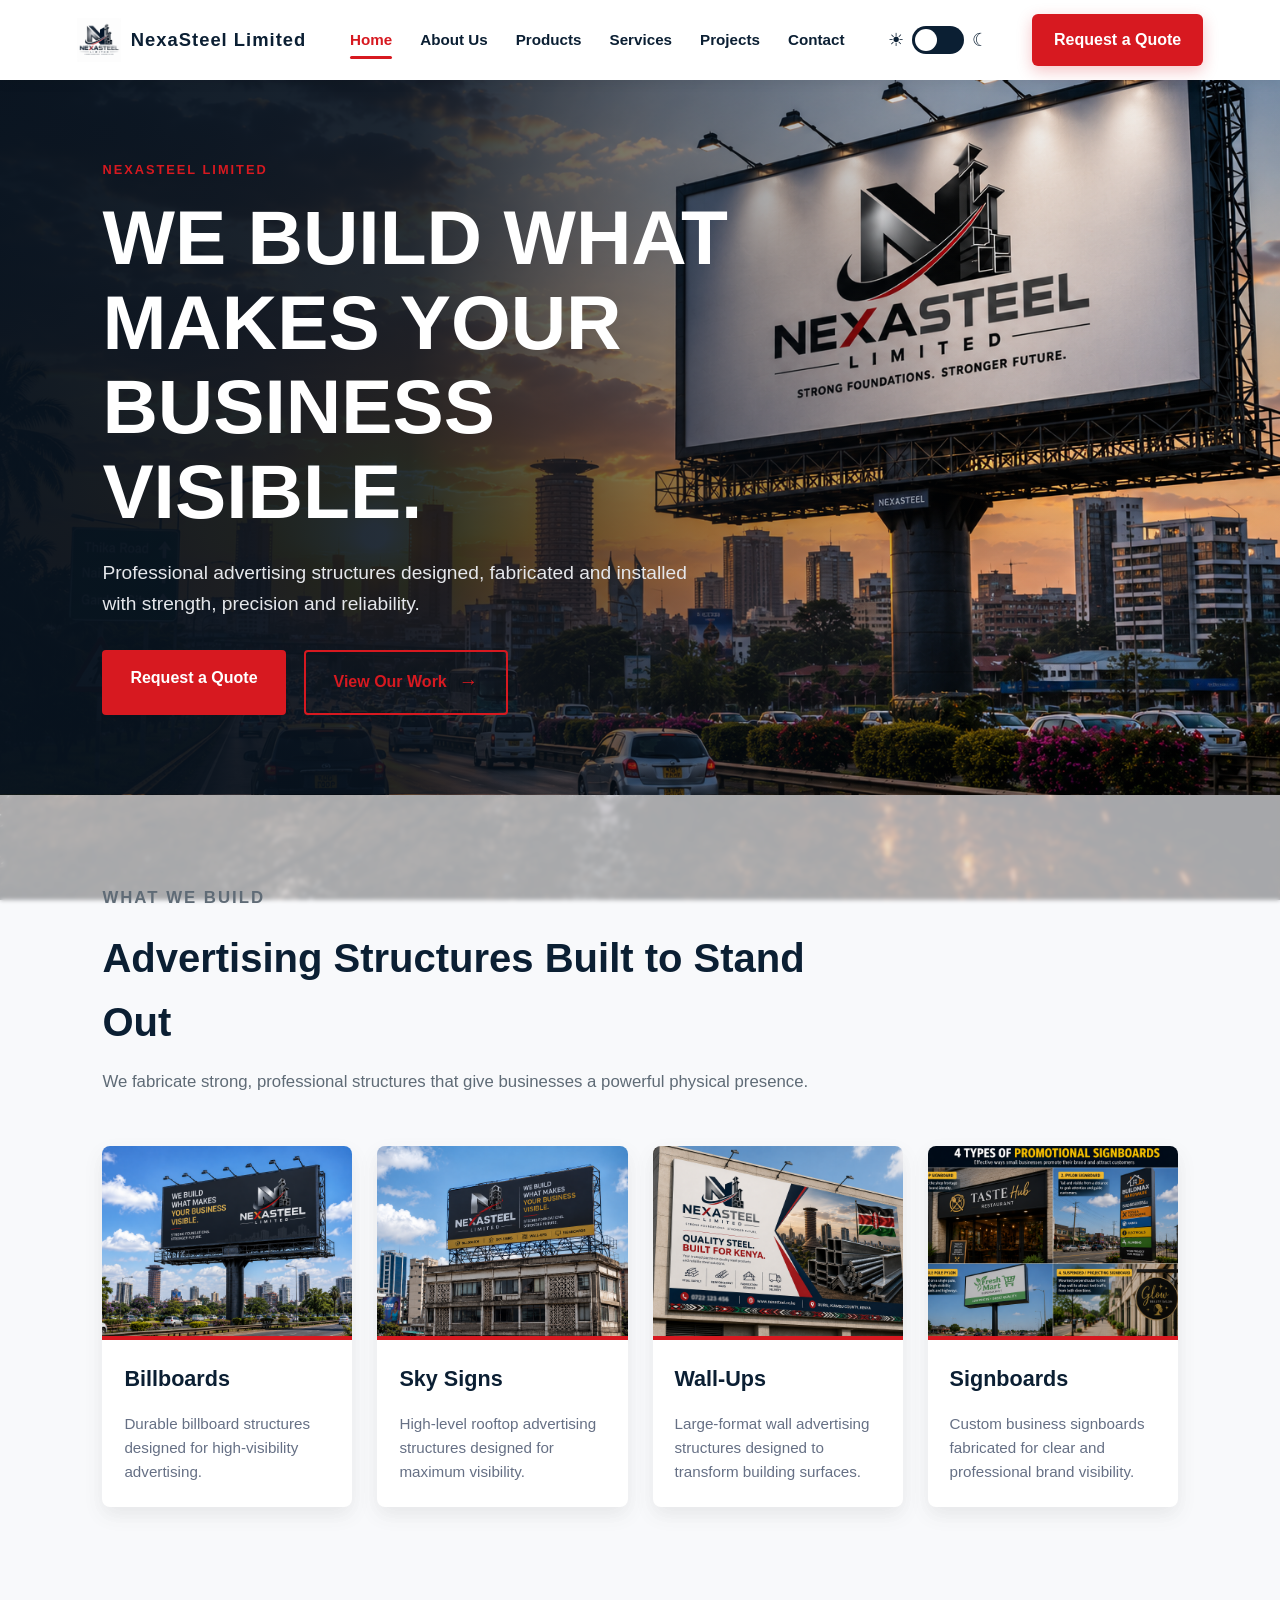
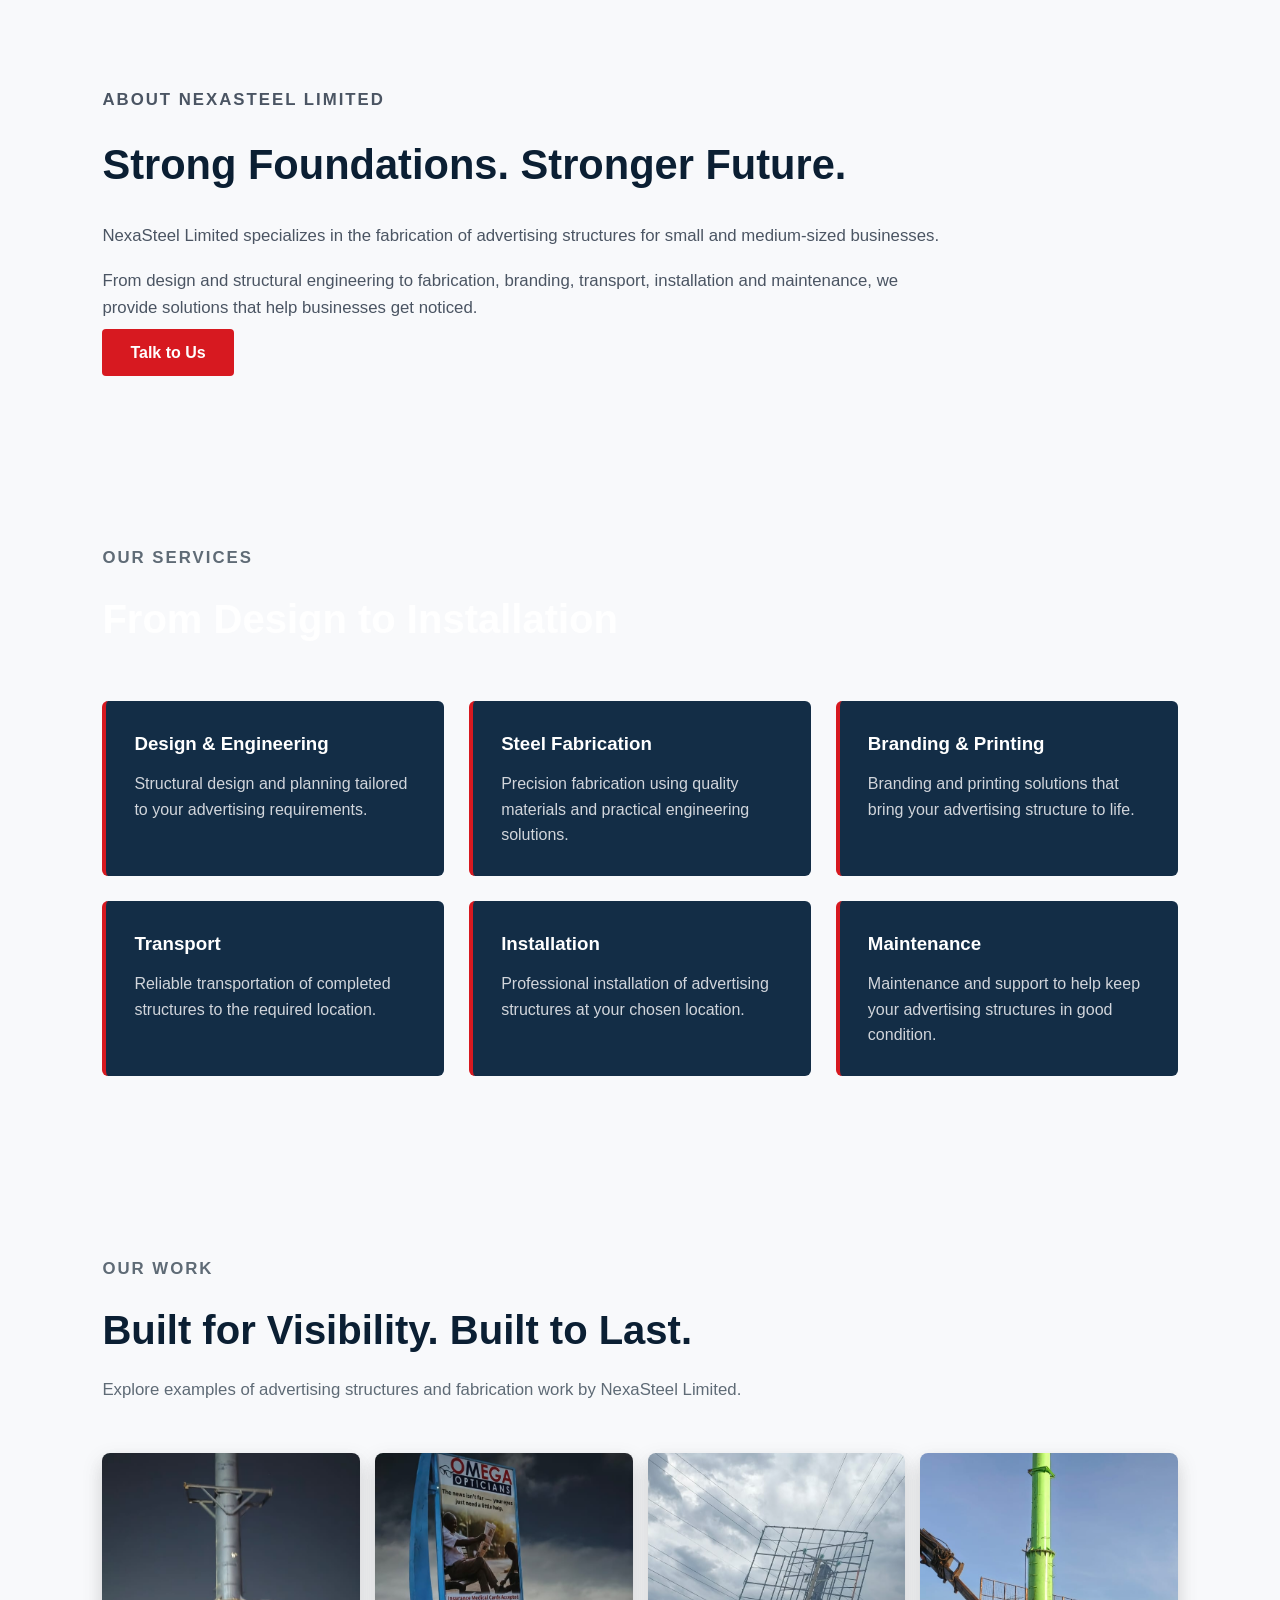
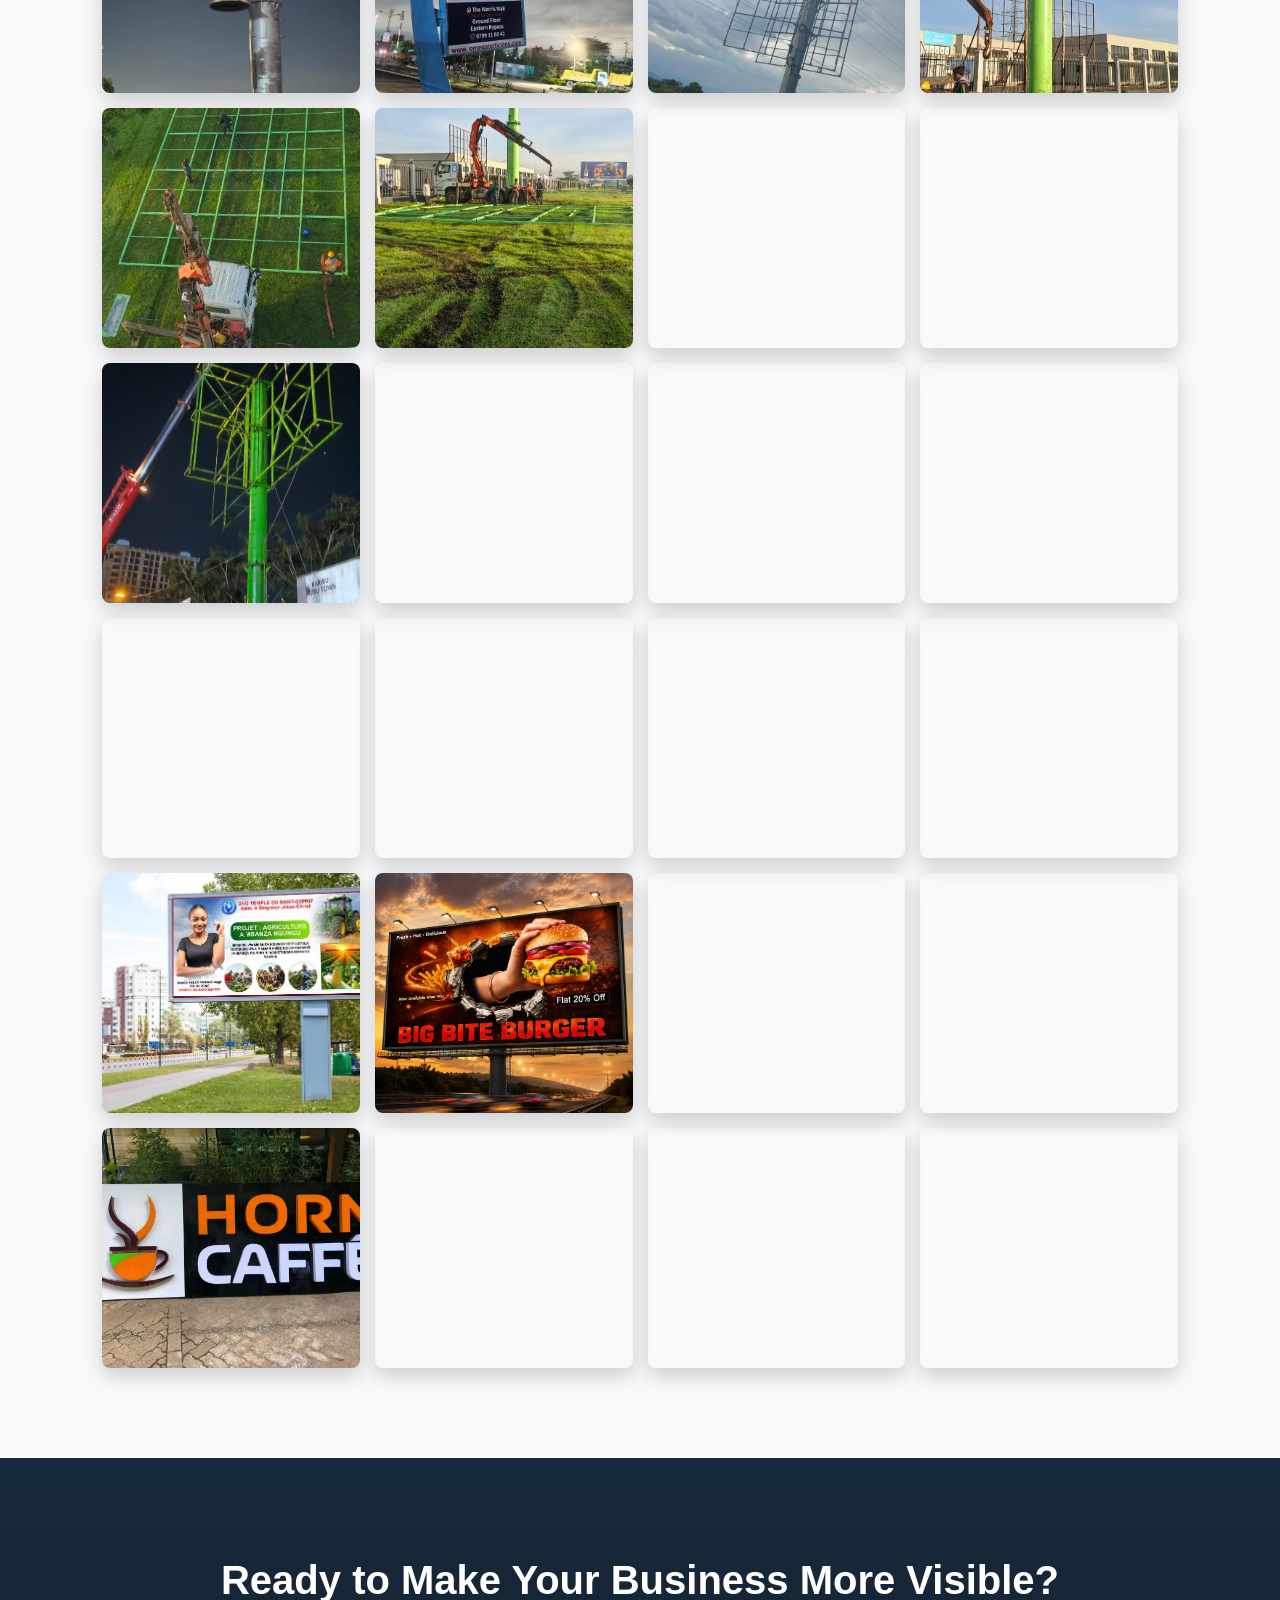
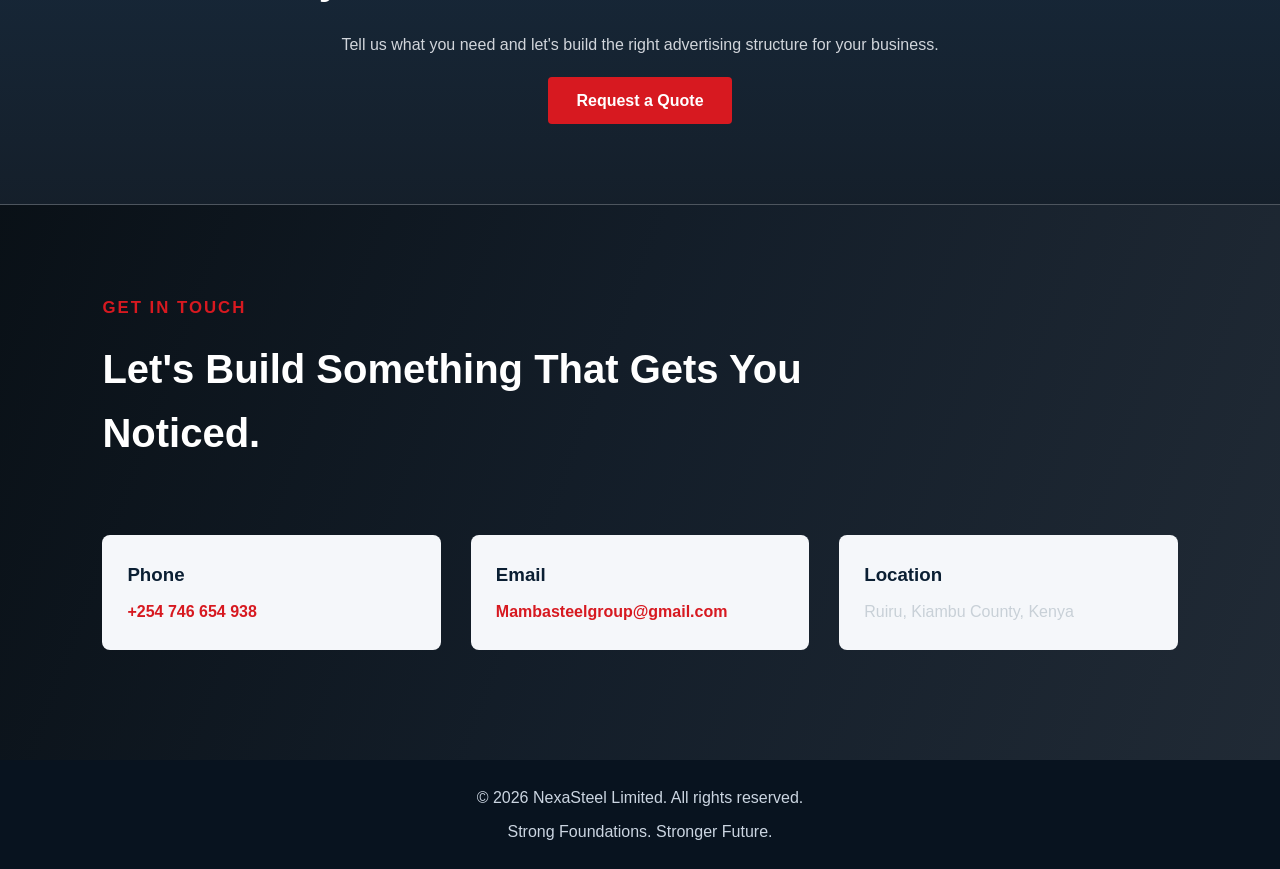
==== commit 9992bc8b: "Add comment for website reactivation" ====
--- a/index.html
+++ b/index.html
@@ -1,4 +1,5 @@
 <!DOCTYPE html>
+<!-- NexaSteel website reactivation -->
 <html lang="en">
 
 <head>
@@ -527,4 +528,4 @@
 
 </body>
 
-</html>+</html>
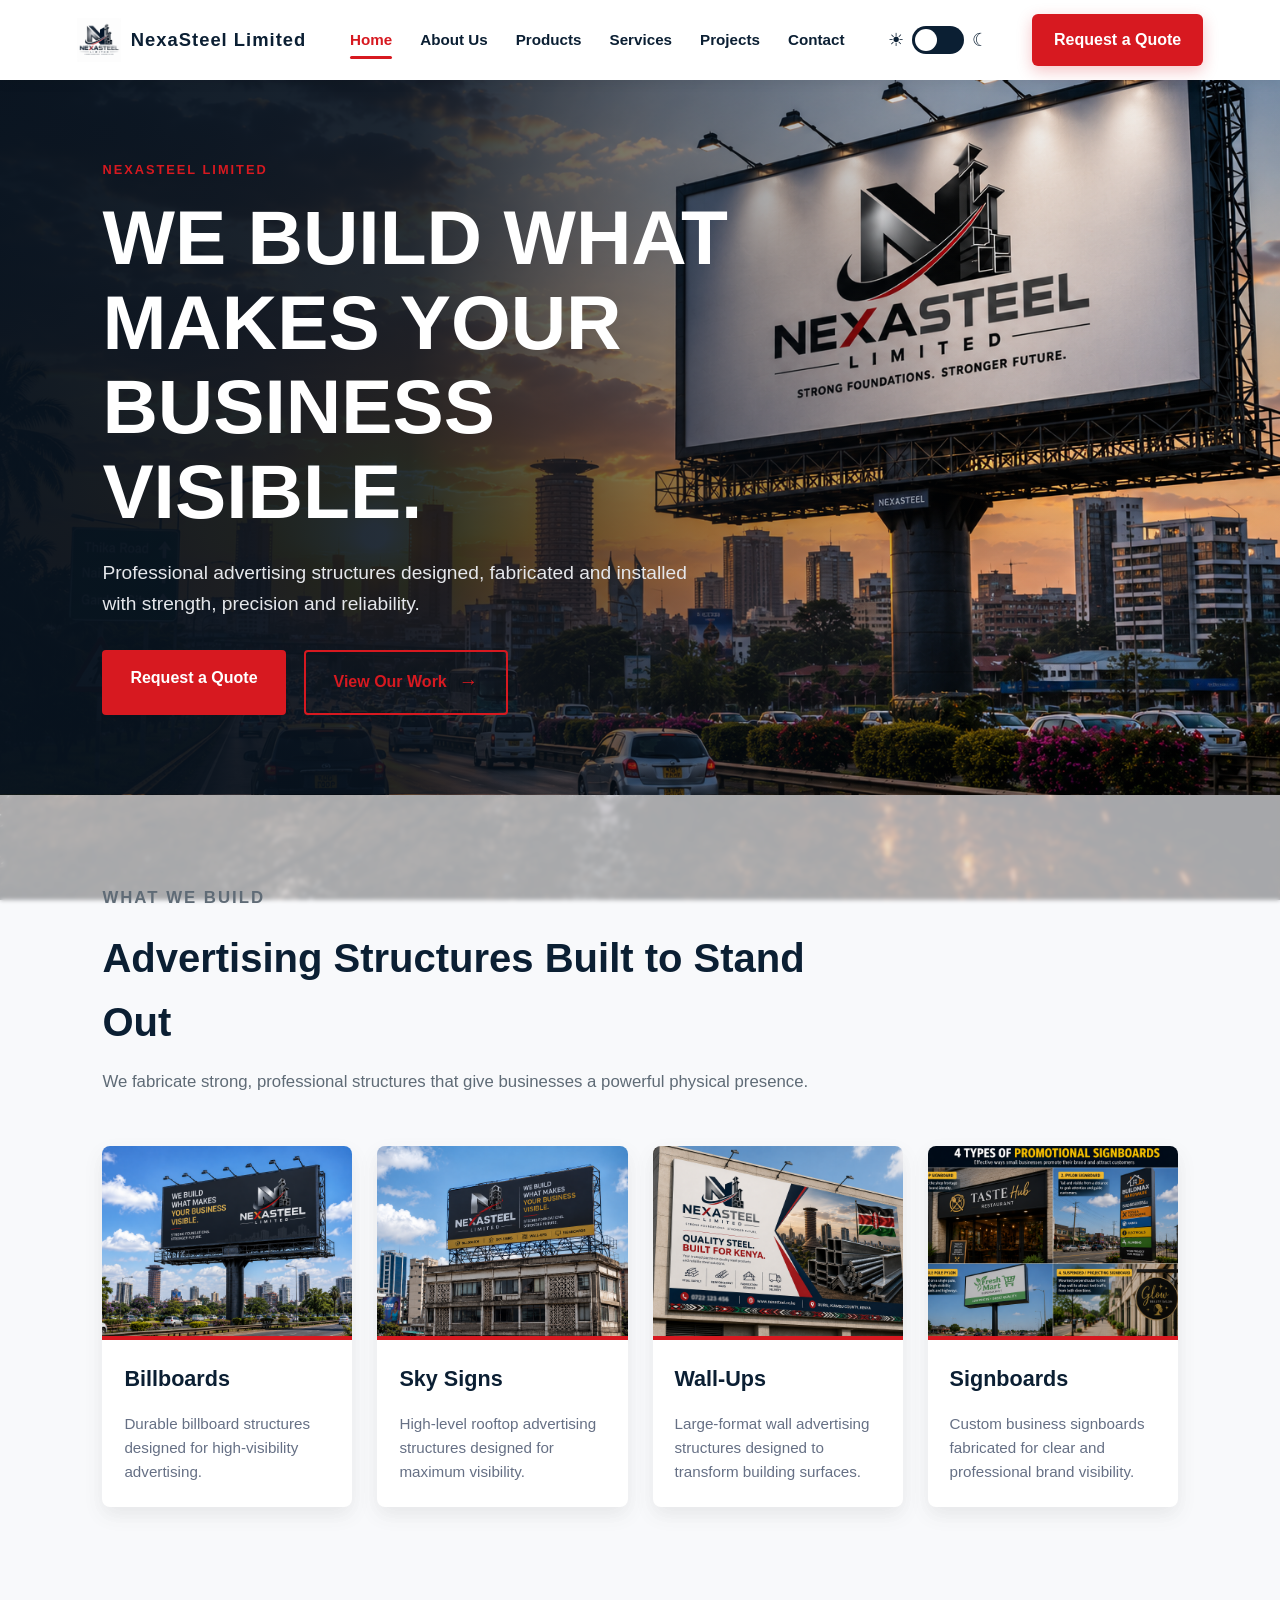
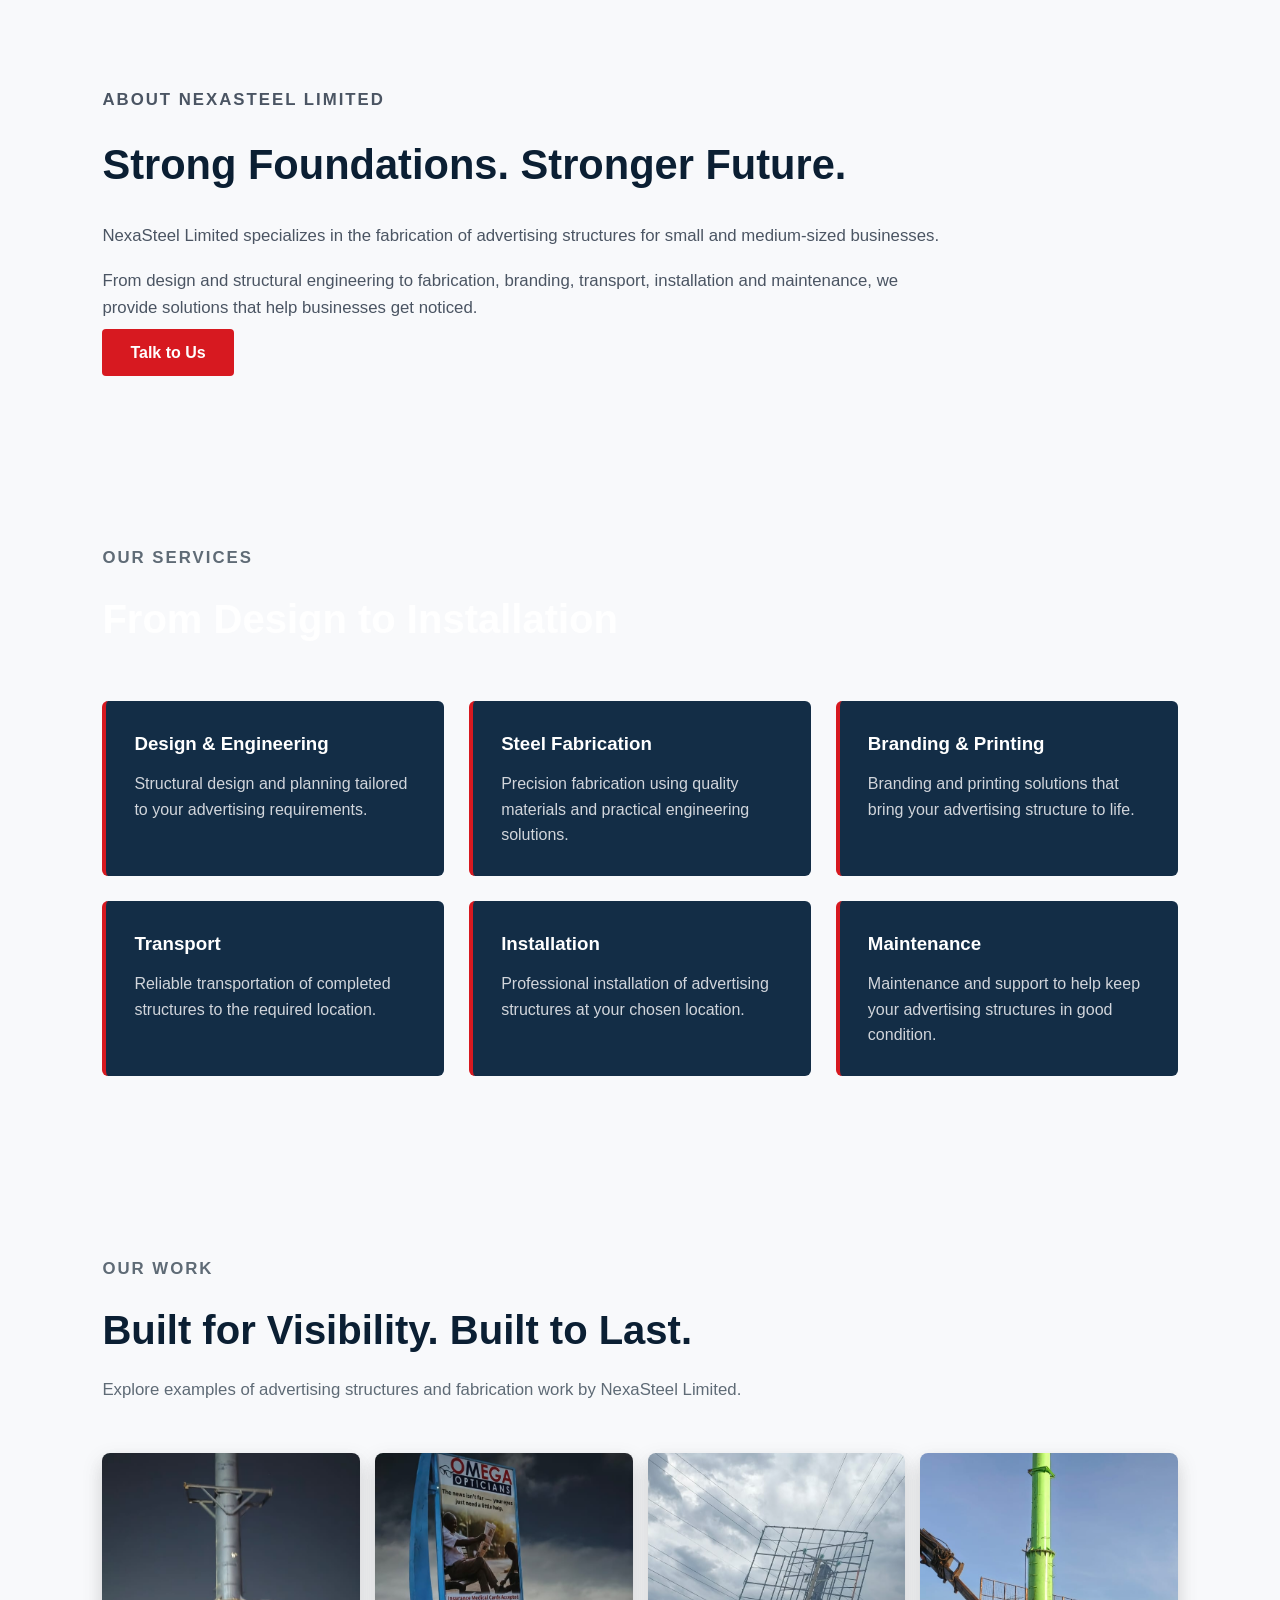
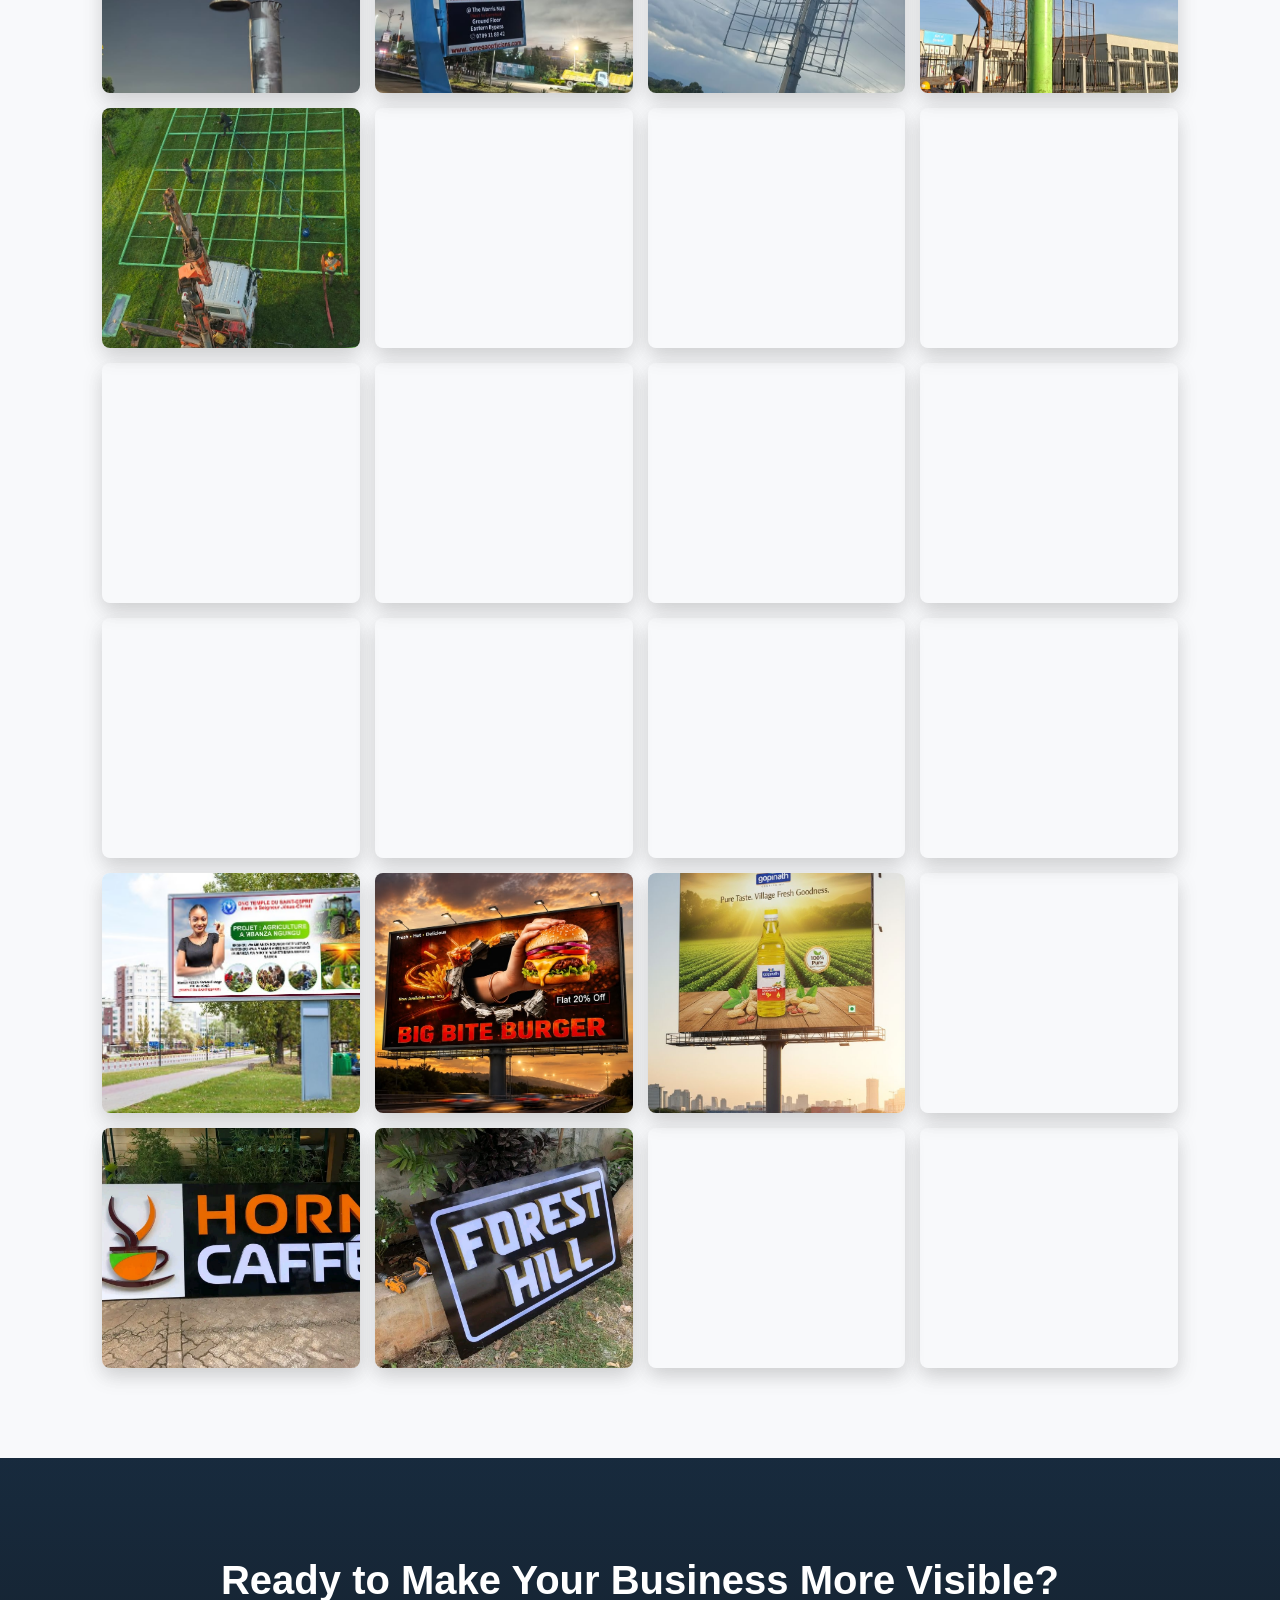
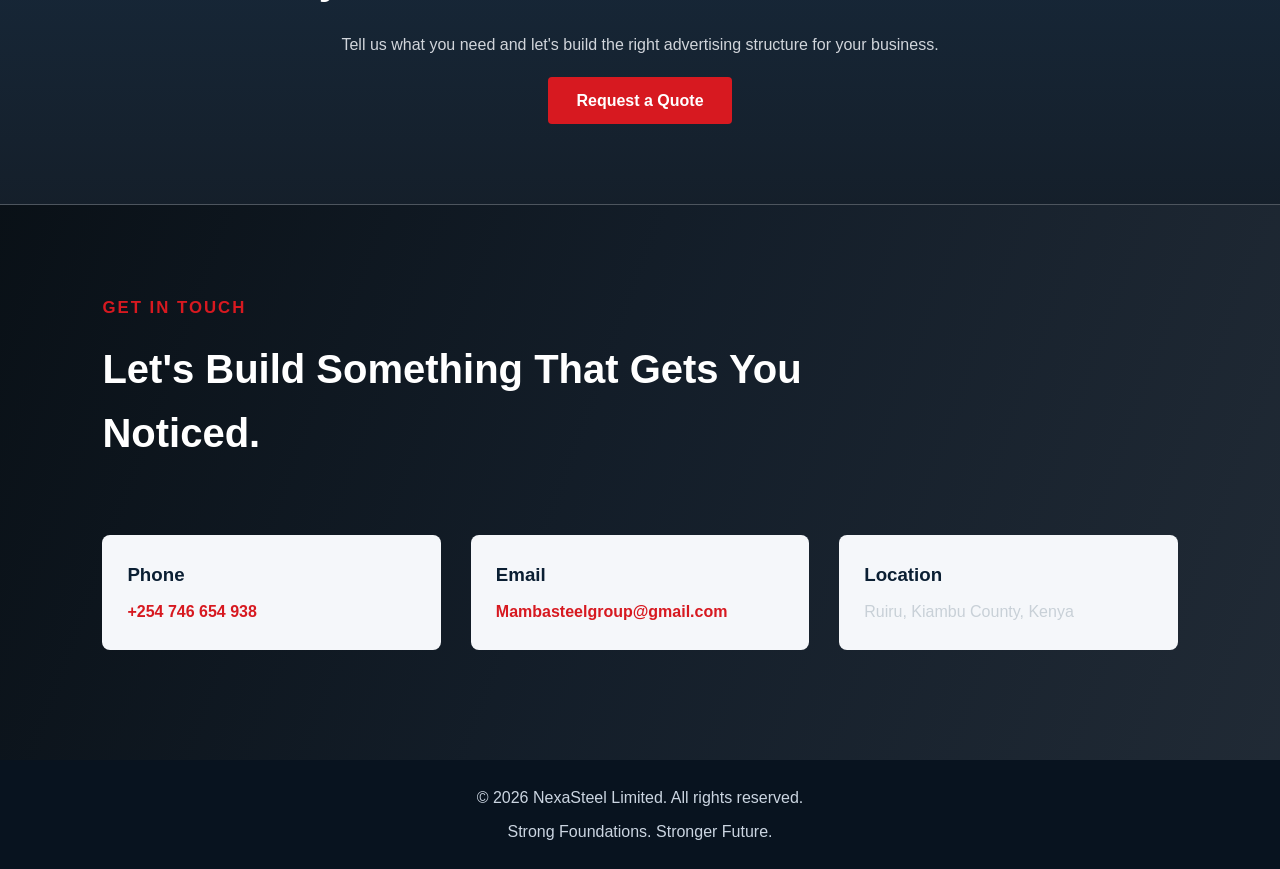
==== commit 230d444d: "Restore NexaSteel layout before video integration" ====
--- a/index.html
+++ b/index.html
@@ -1,5 +1,4 @@
 <!DOCTYPE html>
-<!-- NexaSteel website reactivation -->
 <html lang="en">
 
 <head>
@@ -15,7 +14,6 @@
     <link rel="stylesheet" href="style.css">
 </head>
 
-<body>
 
     <!-- ==================== NAVIGATION ==================== -->
 
@@ -528,4 +526,4 @@
 
 </body>
 
-</html>
+</html>
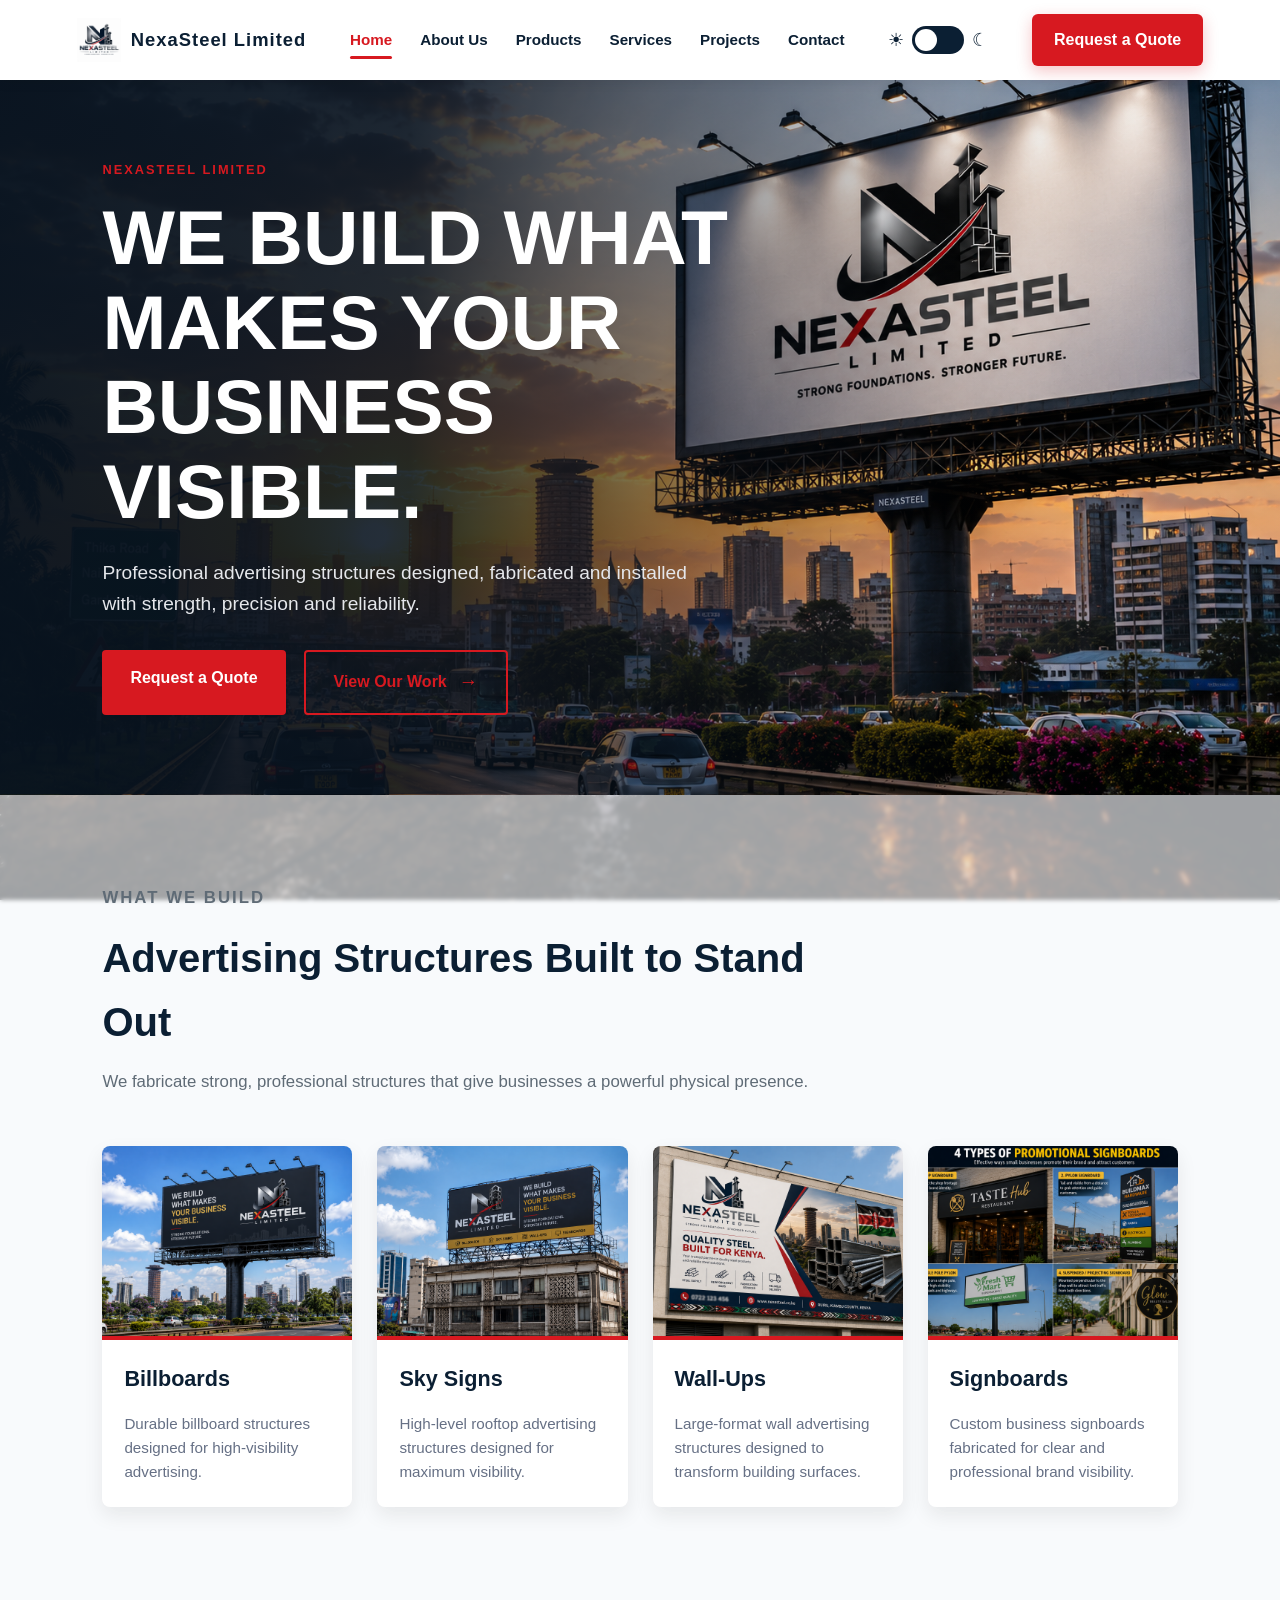
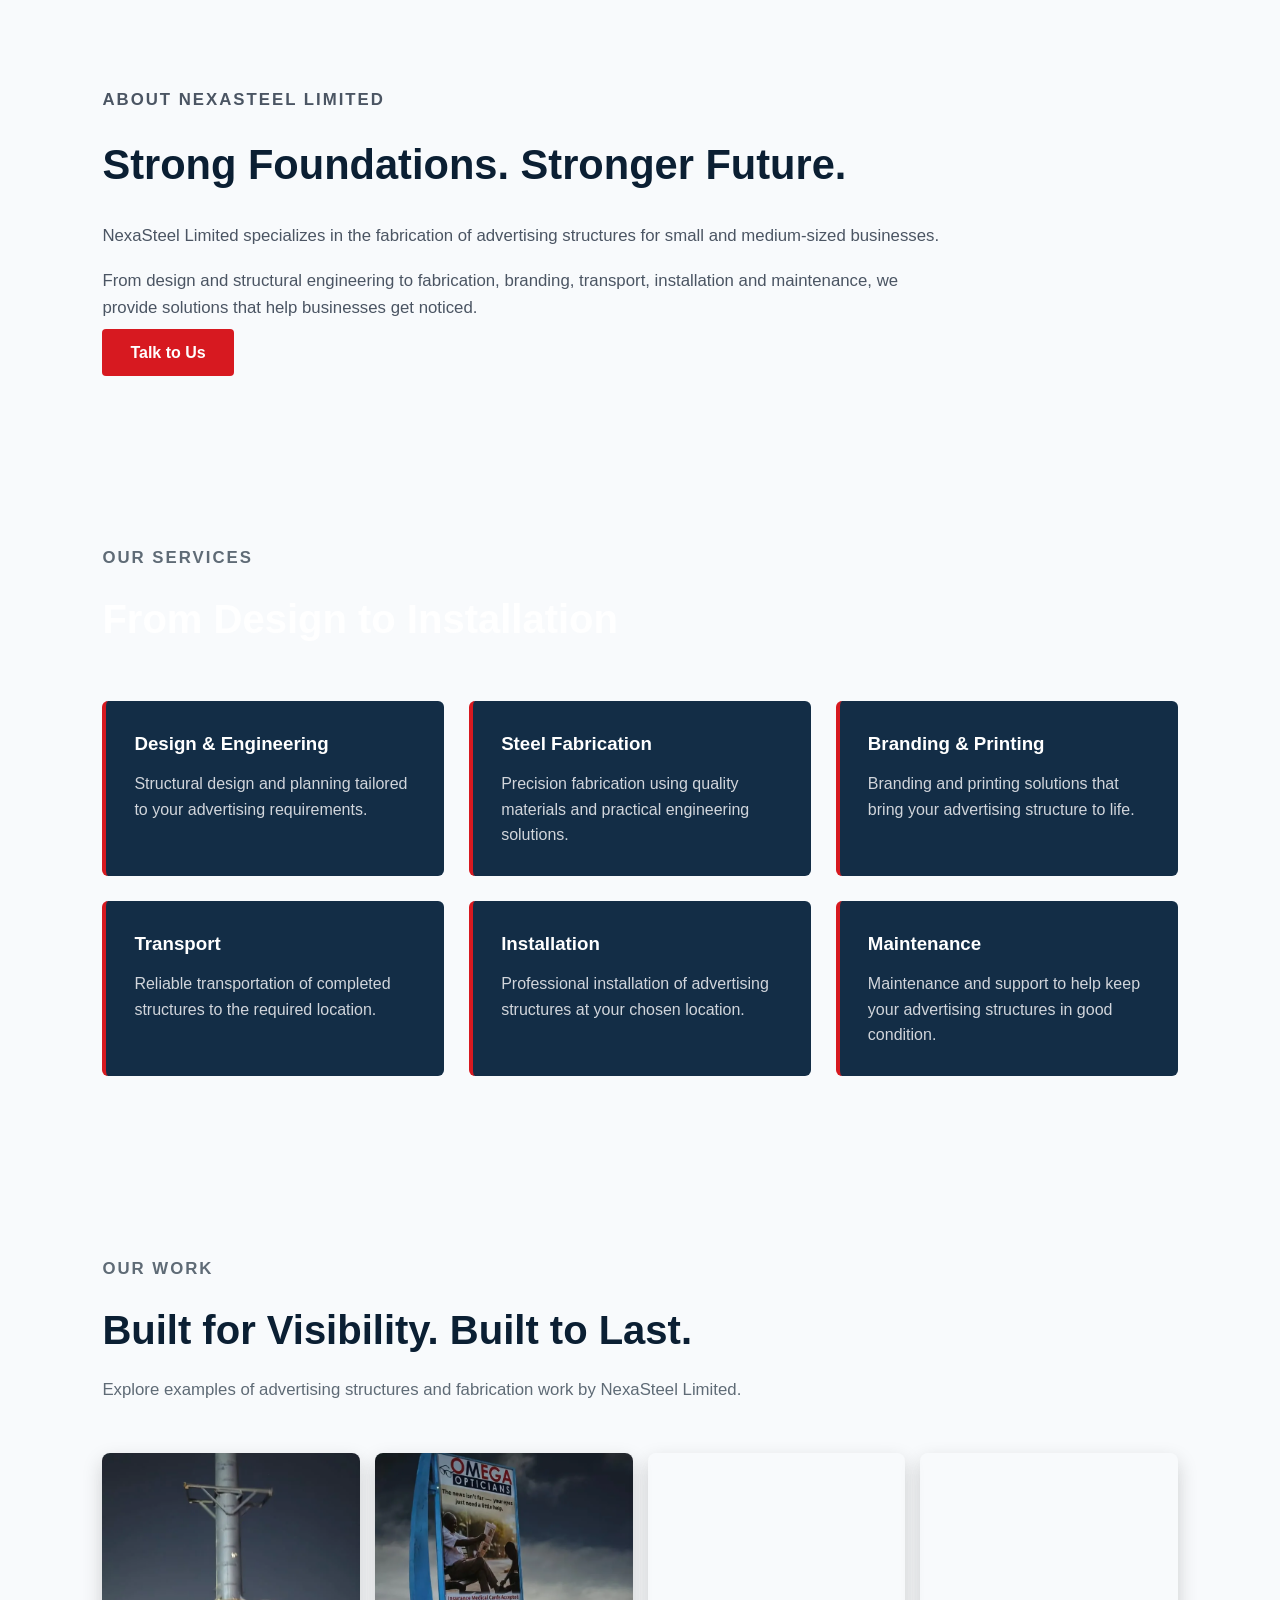
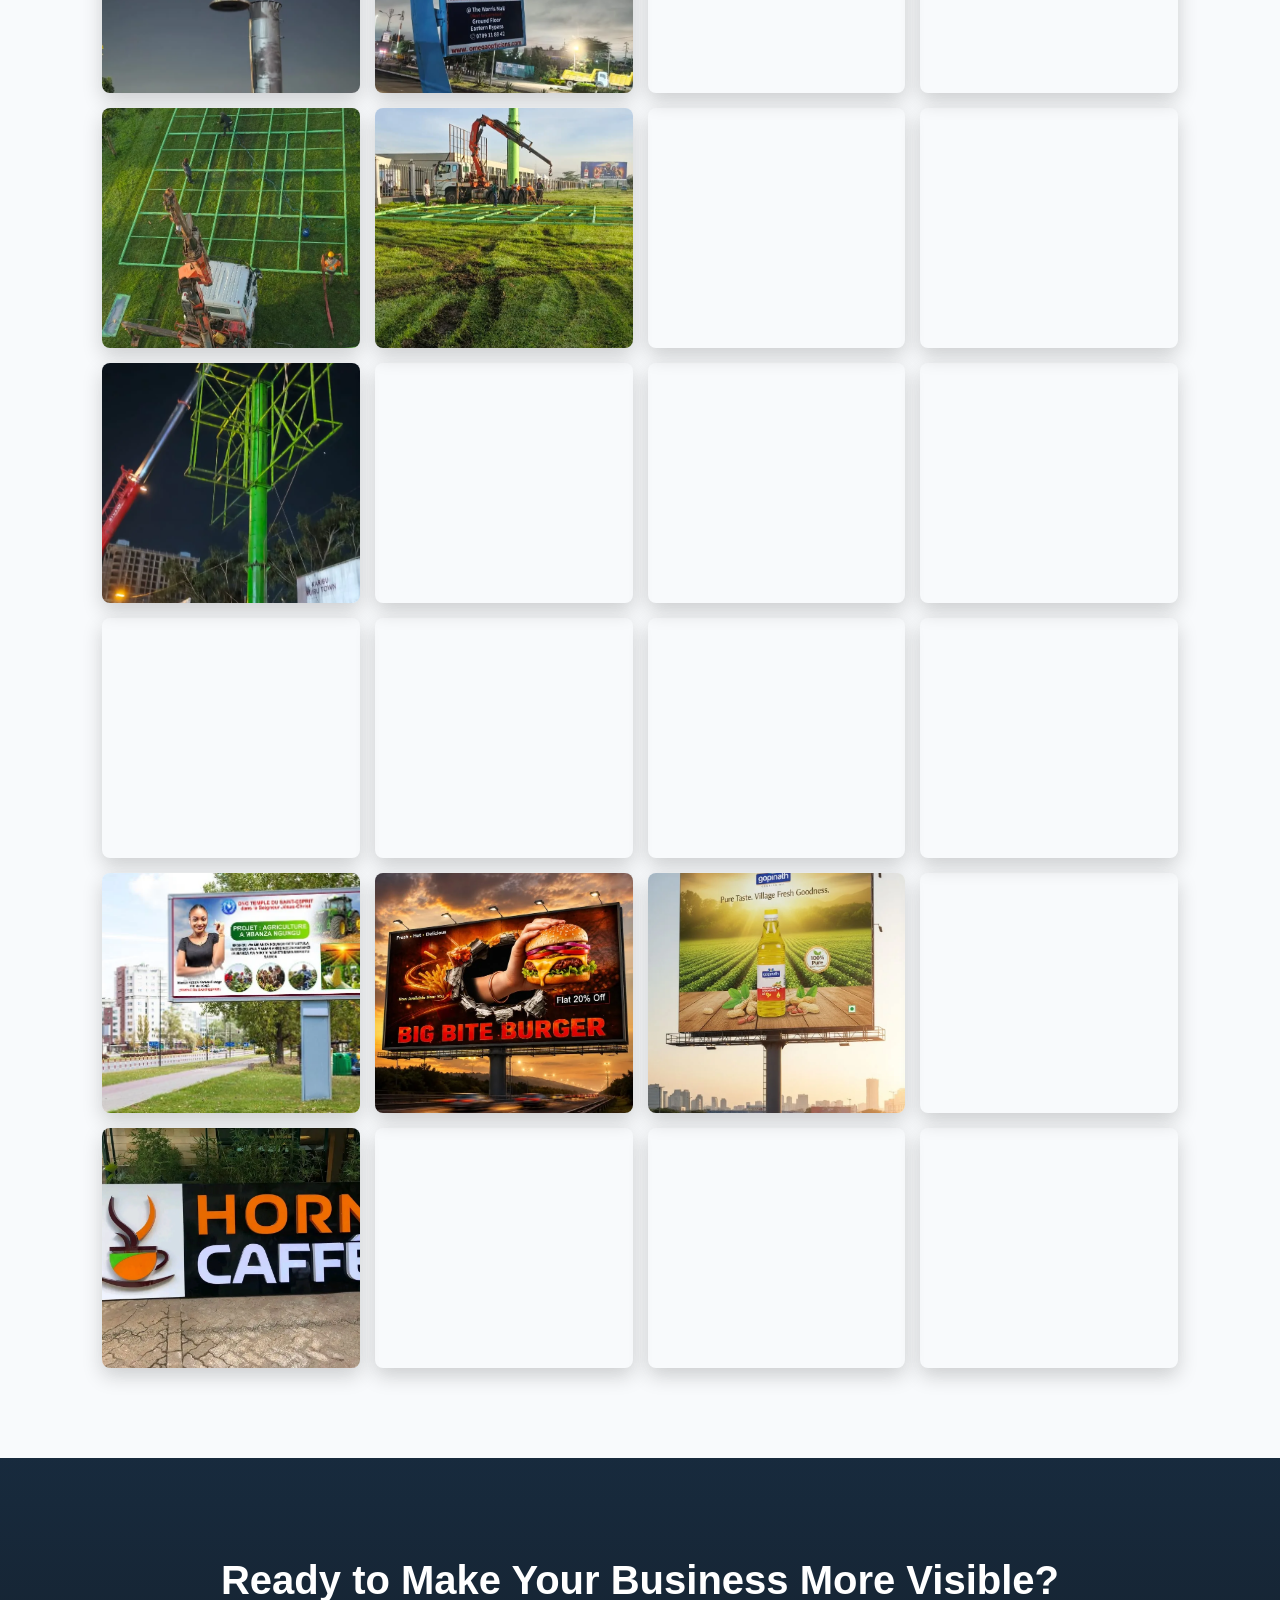
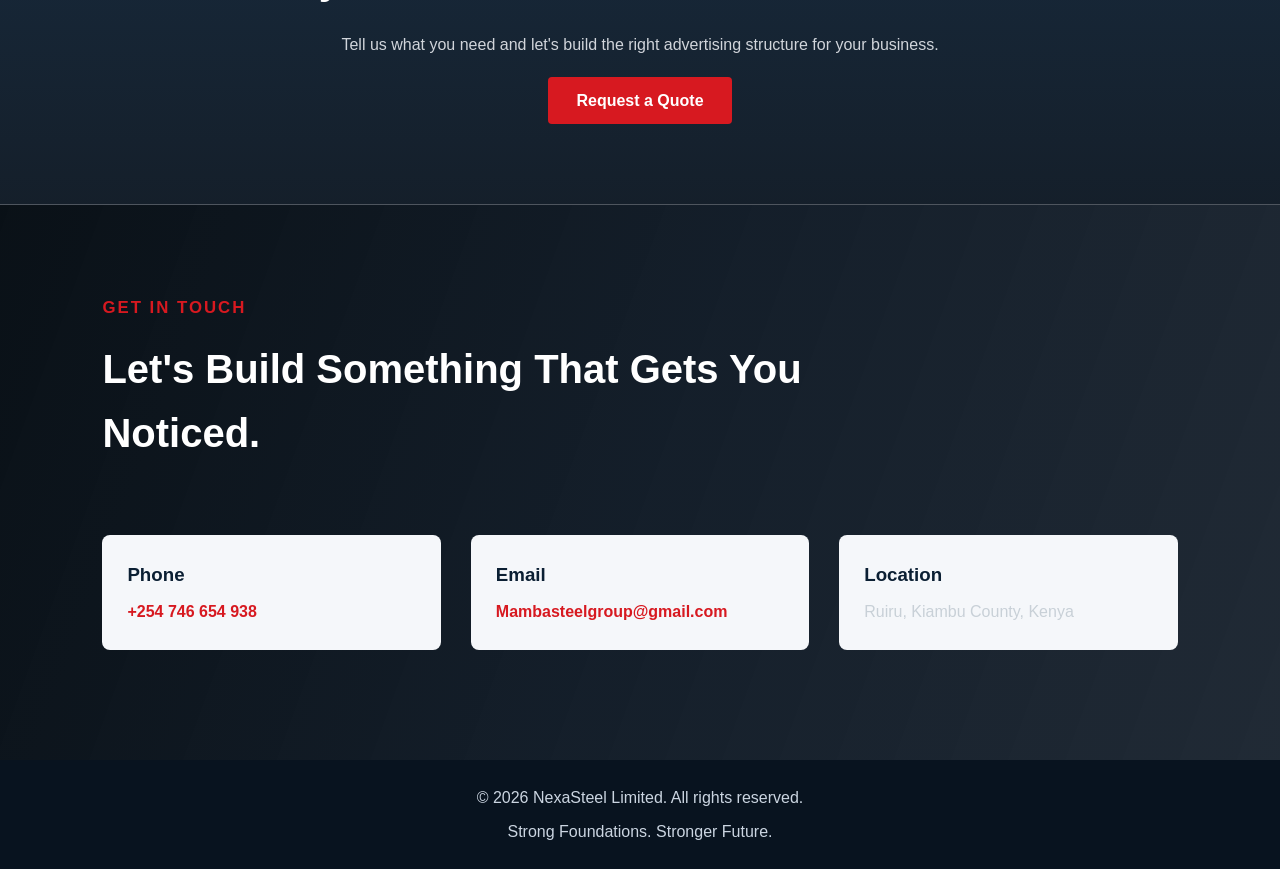
==== commit 84230b76: "Add continuous video backgrounds across NexaSteel website" ====
--- a/index.html
+++ b/index.html
@@ -13,7 +13,23 @@
 
     <link rel="stylesheet" href="style.css">
 </head>
-
+<body>
+    <!-- Animated fabrication background -->
+<!-- Continuous video playlist background -->
+<div class="video-background" aria-hidden="true">
+    <video
+        id="background-video"
+        autoplay
+        muted
+        playsinline
+        preload="auto"
+    >
+        <source
+            src="videos/index-bg.mp4"
+            type="video/mp4"
+        >
+    </video>
+</div>
 
     <!-- ==================== NAVIGATION ==================== -->
 
--- a/style.css
+++ b/style.css
@@ -1444,11 +1444,8 @@
     background: rgba(11, 18, 24, 0.90);
 }
 body {
-    background-image: url("images/workshop-bg.png") !important;
-    background-size: cover !important;
-    background-position: center !important;
-    background-attachment: fixed !important;
-    background-repeat: no-repeat !important;
+    background-image: none !important;
+    background-color: transparent !important;
 }
 /* =========================
    WORKSHOP BACKGROUND VISIBILITY
@@ -1480,7 +1477,7 @@
 body.dark-theme .projects-page-grid,
 body.dark-theme .contact-page,
 body.dark-theme .about-page-section {
-    background: rgba(11, 18, 24, 0.72) !important;
+    background: rgba(11, 18, 24, 0.65) !important;
 }
 body {
     background:
@@ -1690,7 +1687,7 @@
 body:not(.dark-theme) .projects-page-grid,
 body:not(.dark-theme) .contact-page,
 body:not(.dark-theme) .about-page-section {
-    background: rgba(245, 247, 250, 0.68) !important;
+    background: rgba(245, 247, 250, 0.65) !important;
 
     backdrop-filter: blur(2px);
 }
@@ -2455,4 +2452,52 @@
 #lightbox-image.is-panning {
     cursor: grabbing;
     transition: none;
+}
+
+/* =====================================
+   NEXASTEEL VIDEO BACKGROUND
+===================================== */
+
+.video-background {
+    position: fixed;
+    top: 0;
+    left: 0;
+    width: 100%;
+    height: 100vh;
+    height: 100dvh;
+    overflow: hidden;
+    z-index: -1;
+    pointer-events: none;
+}
+
+.video-background video {
+    display: block;
+    width: 100%;
+    height: 100%;
+    object-fit: cover;
+    object-position: center;
+}
+/* =====================================
+   PRODUCTS PAGE VIDEO VISIBILITY
+===================================== */
+
+/* LIGHT MODE */
+body:not(.dark-theme) .products-page-grid {
+    background: rgba(245, 247, 250, 0.35) !important;
+}
+
+/* DARK MODE */
+body.dark-theme .products-page-grid {
+    background: rgba(11, 18, 24, 0.45) !important;
+}
+/* Products page - transparent dark-grey panels */
+
+body.dark-theme .product-showcase-card,
+body.dark-theme .product-showcase-content {
+    background: rgba(21, 31, 40, 0.20) !important;
+}
+
+body:not(.dark-theme) .product-showcase-card,
+body:not(.dark-theme) .product-showcase-content {
+    background: rgba(245, 247, 250, 0.25) !important;
 }
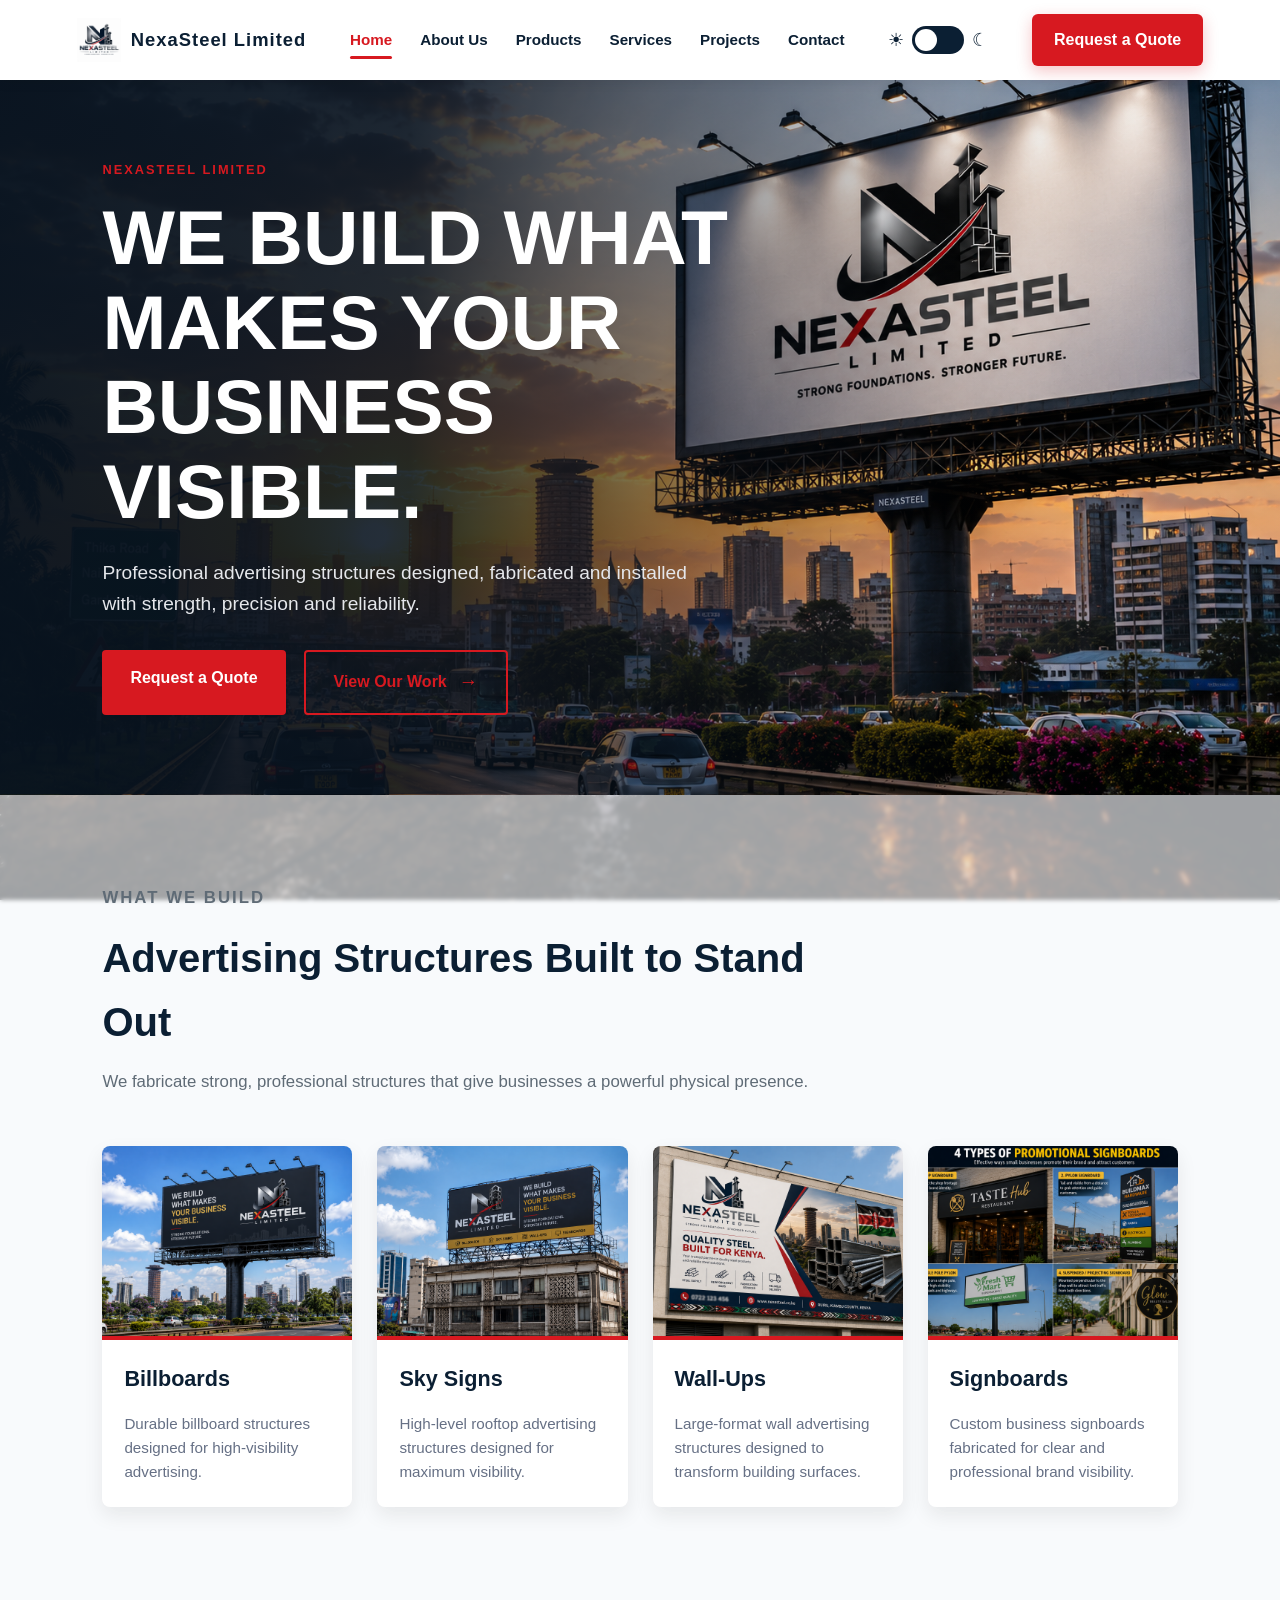
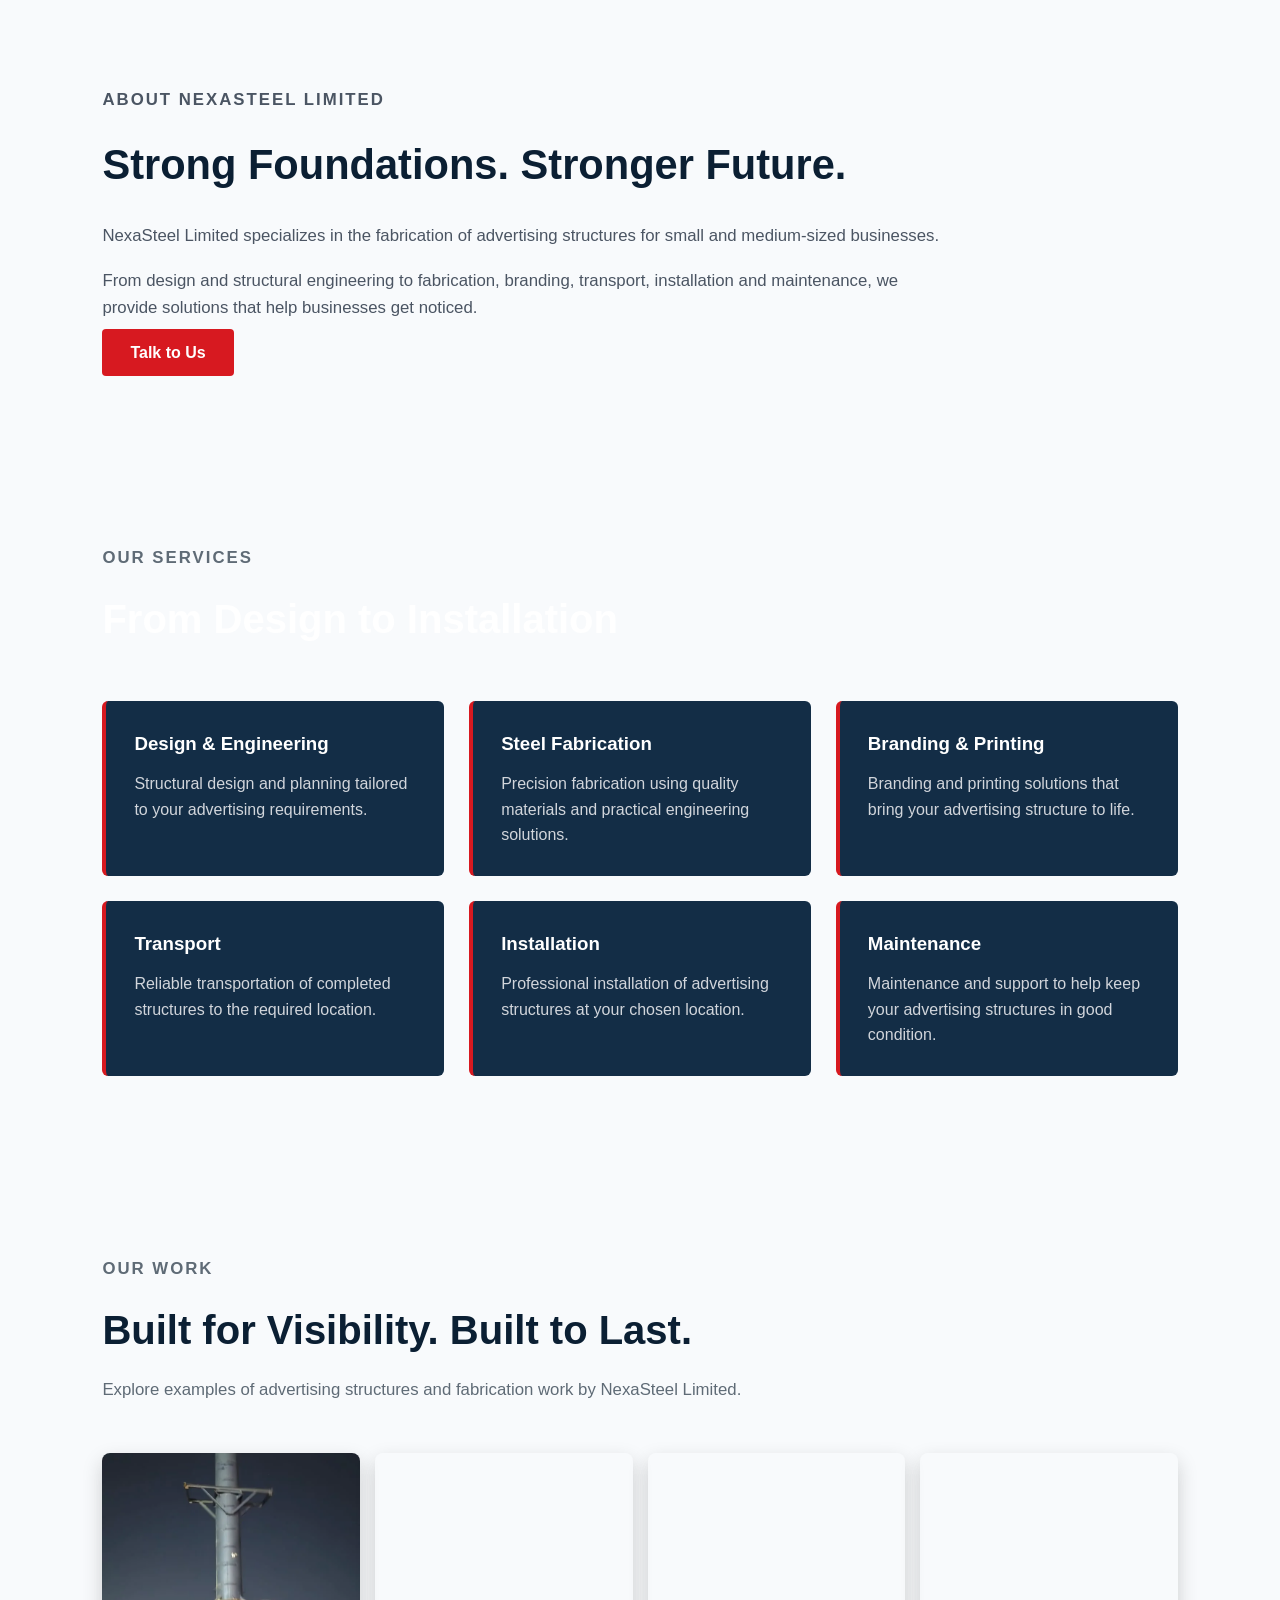
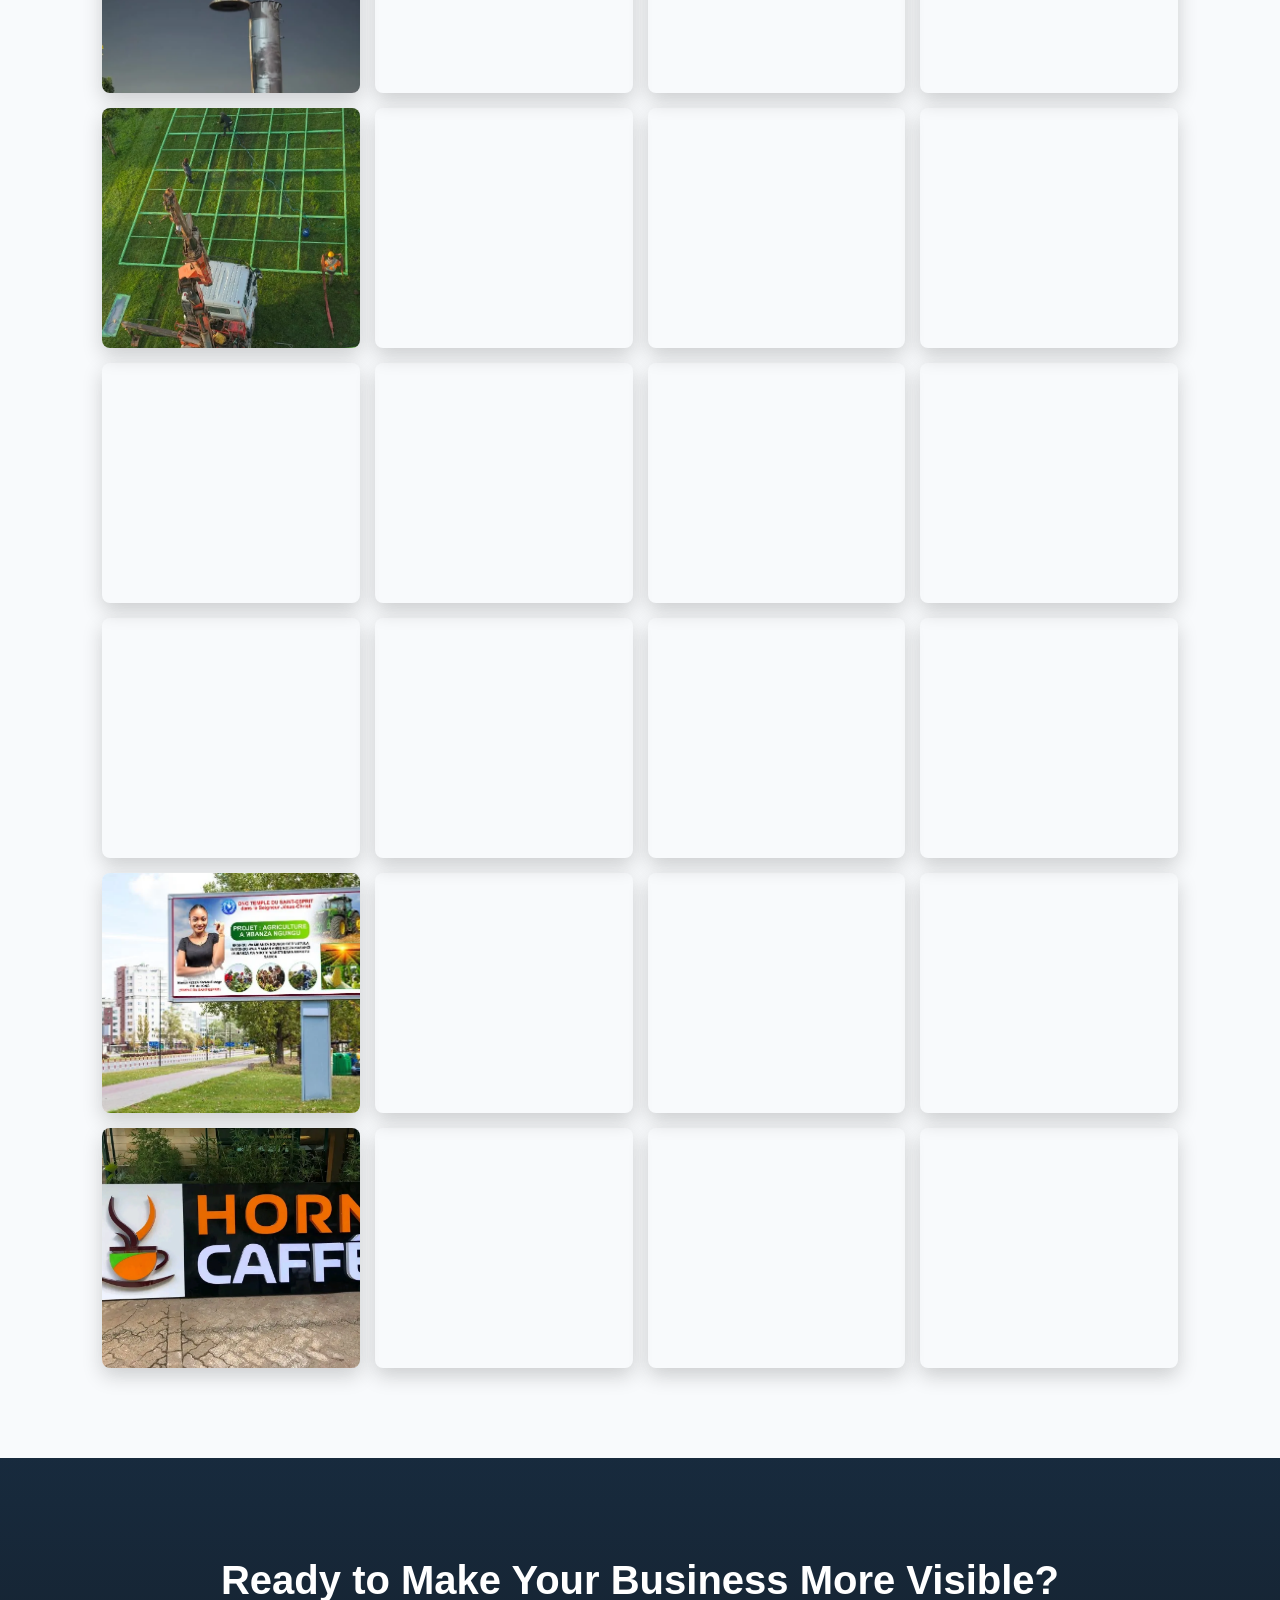
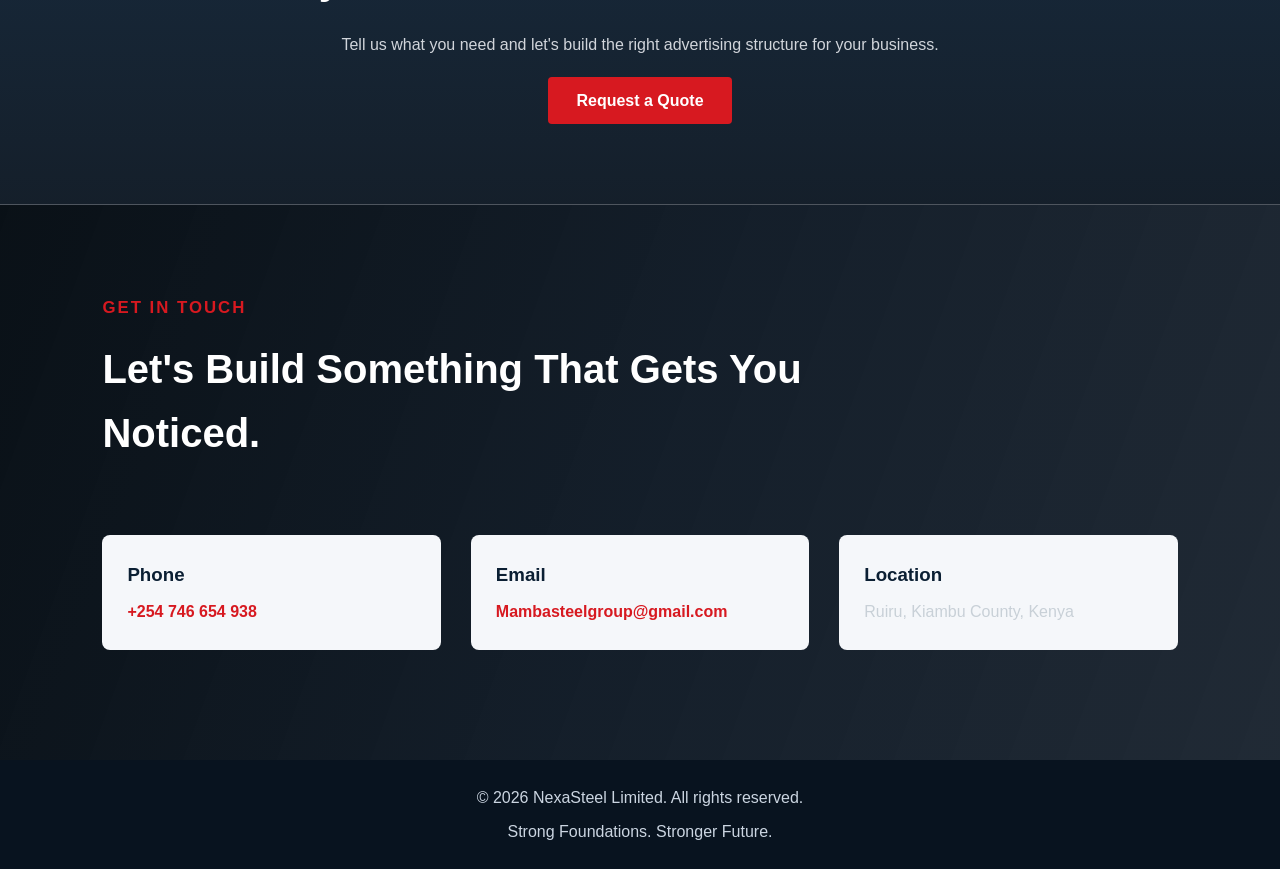
==== commit 02703f31: "Merge remote-tracking branch 'origin/main'" ====
--- a/index.html
+++ b/index.html
@@ -1,4 +1,5 @@
 <!DOCTYPE html>
+<!-- NexaSteel website reactivation -->
 <html lang="en">
 
 <head>
@@ -542,4 +543,4 @@
 
 </body>
 
-</html>+</html>
